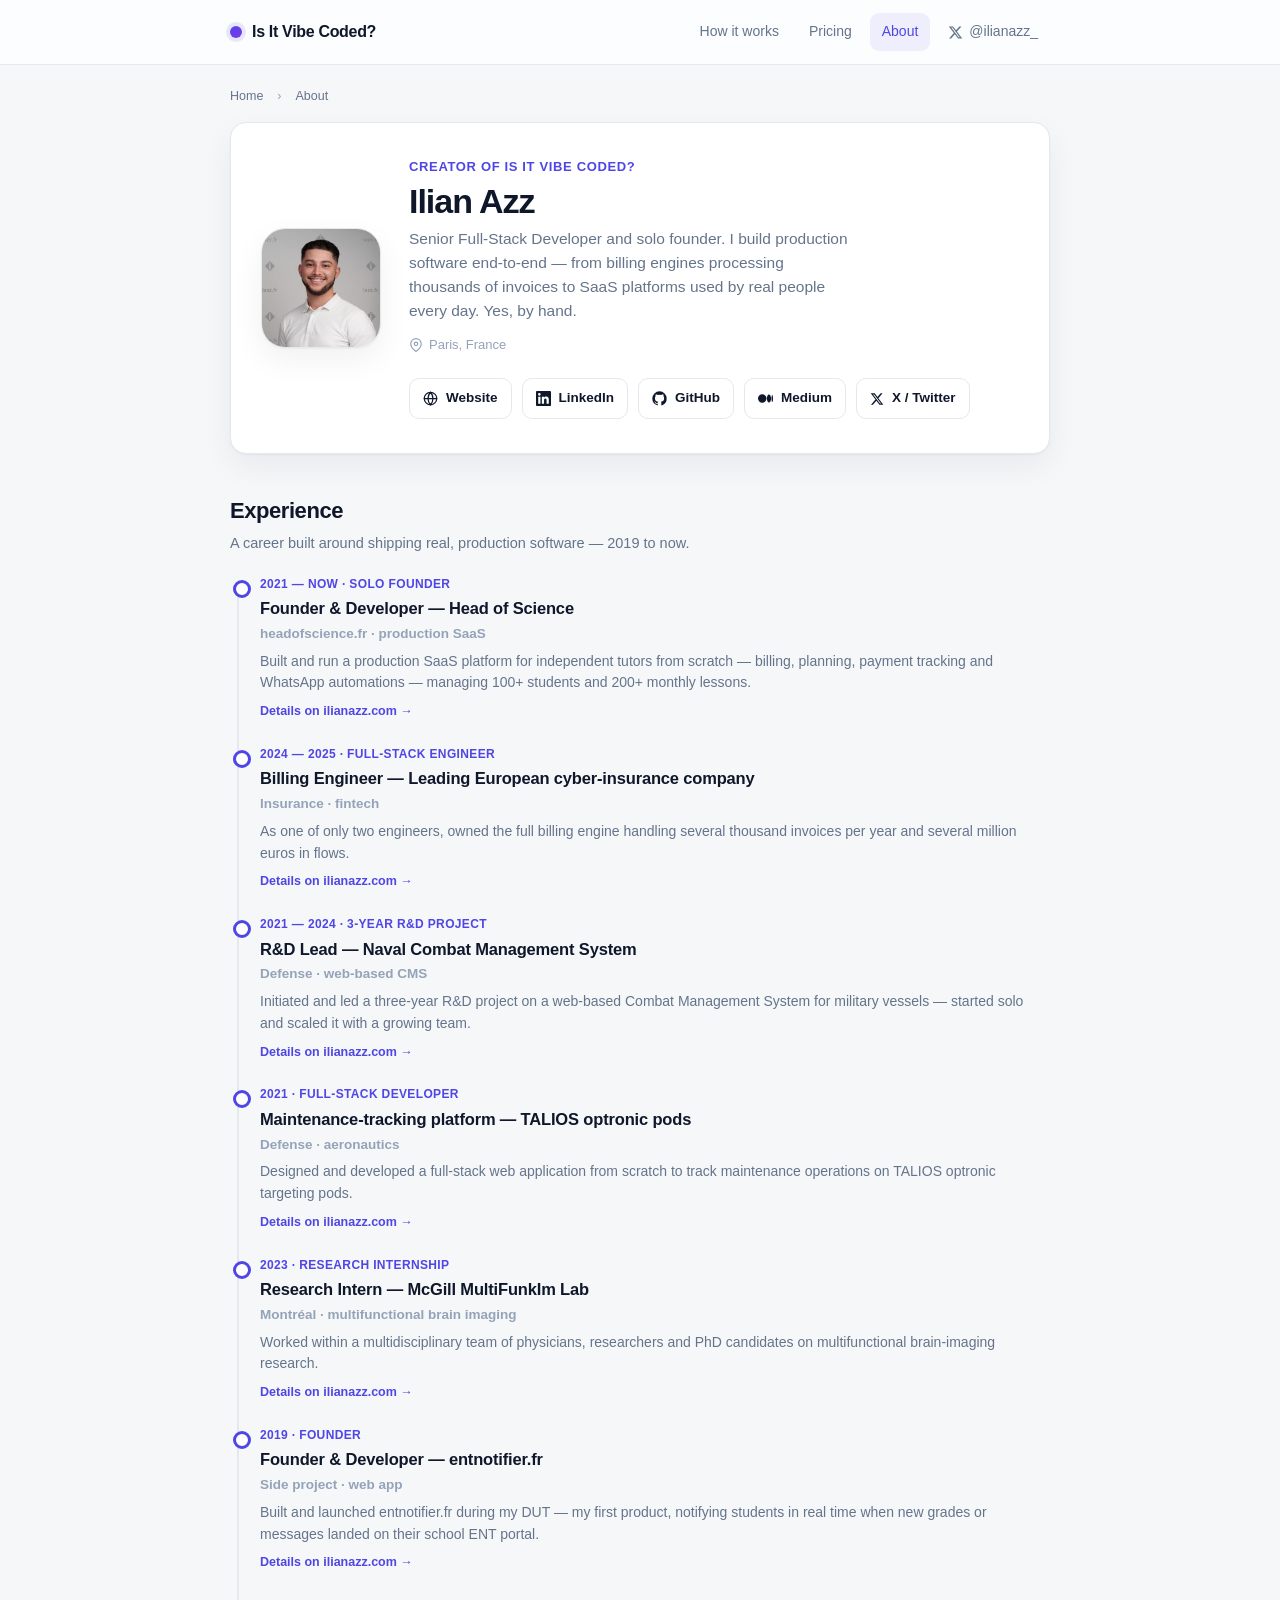
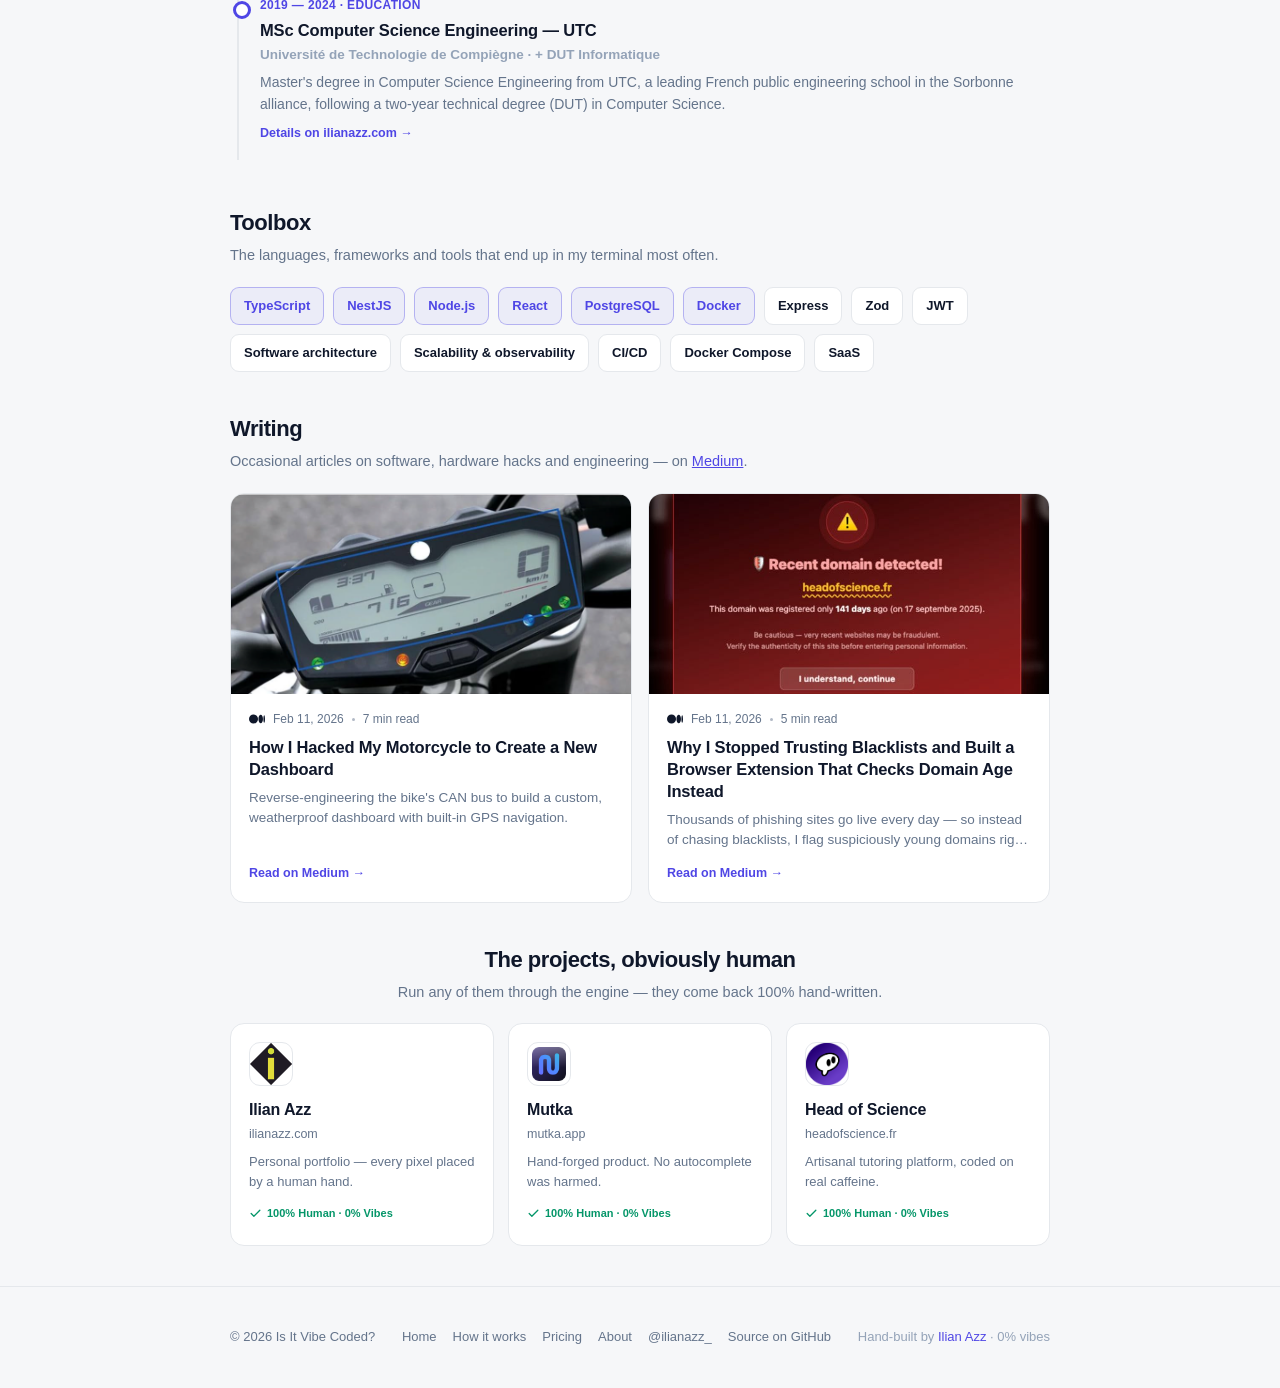
==== about.html @ d227d9e5 "Initial commit: Is It Vibe Coded? — satirical AI-code-detection site Co-Authored-By: Real vibe coder" ====
<!DOCTYPE html>
<html lang="en">
<head>
<meta charset="UTF-8">
<meta name="viewport" content="width=device-width, initial-scale=1.0">
<title>About — Ilian Azz, Creator of Is It Vibe Coded?</title>
<meta name="description" content="Ilian Azz — Senior Full-Stack Developer in Paris and creator of Is It Vibe Coded?. Solo founder, billing engineer and R&D lead. 100% human-written code.">
<meta name="keywords" content="Ilian Azz, full-stack developer, Paris, Head of Science, Mutka, TypeScript, NestJS, React, PostgreSQL, software engineer, portfolio, creator of free AI code detection">
<meta name="author" content="Ilian Azz">
<meta name="publisher" content="Ilian Azz">
<meta name="robots" content="index, follow, max-image-preview:large, max-snippet:-1, max-video-preview:-1">
<meta name="googlebot" content="index, follow, max-image-preview:large">
<meta name="theme-color" content="#4f46e5">
<meta name="color-scheme" content="light dark">
<link rel="canonical" href="https://isitvibecoded.iazz.fr/about">

<link rel="icon" type="image/svg+xml" href="/assets/favicon.svg">
<link rel="icon" type="image/png" sizes="32x32" href="/assets/favicon-32.png">
<link rel="apple-touch-icon" href="/assets/apple-touch-icon.png">
<link rel="manifest" href="/site.webmanifest">

<meta property="og:type" content="profile">
<meta property="og:locale" content="en_US">
<meta property="og:site_name" content="Is It Vibe Coded?">
<meta property="og:title" content="About — Ilian Azz, Creator of Is It Vibe Coded?">
<meta property="og:description" content="Senior Full-Stack Developer in Paris. Solo founder of Head of Science, billing engineer, R&D lead. Creator of Is It Vibe Coded?.">
<meta property="og:url" content="https://isitvibecoded.iazz.fr/about">
<meta property="og:image" content="https://isitvibecoded.iazz.fr/assets/og-about.png">
<meta property="og:image:width" content="1200">
<meta property="og:image:height" content="630">
<meta property="og:image:type" content="image/png">
<meta property="og:image:alt" content="Ilian Azz — creator of Is It Vibe Coded?">
<meta property="profile:first_name" content="Ilian">
<meta property="profile:last_name" content="Azz">
<meta property="profile:username" content="ilianazz_">
<meta name="twitter:card" content="summary_large_image">
<meta name="twitter:title" content="About — Ilian Azz, Creator of Is It Vibe Coded?">
<meta name="twitter:description" content="Senior Full-Stack Developer in Paris. Creator of Is It Vibe Coded?.">
<meta name="twitter:image" content="https://isitvibecoded.iazz.fr/assets/og-about.png">
<meta name="twitter:image:alt" content="Ilian Azz — creator of Is It Vibe Coded?">
<meta name="twitter:creator" content="@ilianazz_">
<meta name="twitter:site" content="@ilianazz_">

<link rel="preconnect" href="https://avatars.githubusercontent.com">
<link rel="preconnect" href="https://eu.i.posthog.com" crossorigin>
<link rel="dns-prefetch" href="https://eu-assets.i.posthog.com">
<link rel="stylesheet" href="/assets/css/styles.css">

<script type="application/ld+json">
{
  "@context":"https://schema.org",
  "@type":"Person",
  "name":"Ilian Azz",
  "givenName":"Ilian",
  "familyName":"Azz",
  "jobTitle":"Senior Full-Stack Developer",
  "url":"https://ilianazz.com",
  "image":"https://isitvibecoded.iazz.fr/assets/icons/ilian-avatar.png",
  "description":"Senior Full-Stack Developer and solo founder based in Paris, France. Creator of Is It Vibe Coded?.",
  "address":{"@type":"PostalAddress","addressLocality":"Paris","addressCountry":"FR"},
  "knowsAbout":["TypeScript","NestJS","Node.js","React","PostgreSQL","Docker","Software Architecture","SaaS"],
  "alumniOf":{"@type":"CollegeOrUniversity","name":"Université de Technologie de Compiègne (UTC)"},
  "worksFor":{"@type":"Organization","name":"Head of Science","url":"https://headofscience.fr"},
  "sameAs":[
    "https://ilianazz.com",
    "https://github.com/ilianAZZ",
    "https://www.linkedin.com/in/ilianazz/",
    "https://medium.com/@ilianazz",
    "https://x.com/ilianazz_"
  ]
}
</script>
<script type="application/ld+json">
{
  "@context":"https://schema.org",
  "@type":"BreadcrumbList",
  "itemListElement":[
    {"@type":"ListItem","position":1,"name":"Home","item":"https://isitvibecoded.iazz.fr/"},
    {"@type":"ListItem","position":2,"name":"About","item":"https://isitvibecoded.iazz.fr/about"}
  ]
}
</script>

<!-- PostHog analytics -->
<script>
    !function(t,e){var o,n,p,r;e.__SV||(window.posthog=e,e._i=[],e.init=function(i,s,a){function g(t,e){var o=e.split(".");2==o.length&&(t=t[o[0]],e=o[1]),t[e]=function(){t.push([e].concat(Array.prototype.slice.call(arguments,0)))}}(p=t.createElement("script")).type="text/javascript",p.crossOrigin="anonymous",p.async=!0,p.src=s.api_host.replace(".i.posthog.com","-assets.i.posthog.com")+"/static/array.js",(r=t.getElementsByTagName("script")[0]).parentNode.insertBefore(p,r);var u=e;for(void 0!==a?u=e[a]=[]:a="posthog",u.people=u.people||[],u.toString=function(t){var e="posthog";return"posthog"!==a&&(e+="."+a),t||(e+=" (stub)"),e},u.people.toString=function(){return u.toString(1)+".people (stub)"},o="init capture register register_once register_for_session unregister unregister_for_session getFeatureFlag getFeatureFlagPayload isFeatureEnabled reloadFeatureFlags updateEarlyAccessFeatureEnrollment getEarlyAccessFeatures on onFeatureFlags onSurveysLoaded onSessionId getSurveys getActiveMatchingSurveys renderSurvey canRenderSurvey identify setPersonProperties group resetGroups setPersonPropertiesForFlags resetPersonPropertiesForFlags setGroupPropertiesForFlags resetGroupPropertiesForFlags reset get_distinct_id getGroups get_session_id get_session_replay_url alias set_config startSessionRecording stopSessionRecording sessionRecordingStarted captureException loadToolbar get_property getSessionProperty createPersonProfile opt_in_capturing opt_out_capturing has_opted_in_capturing has_opted_out_capturing clear_opt_in_out_capturing debug getPageViewId captureTraceFeedback captureTraceMetric".split(" "),n=0;n<o.length;n++)g(u,o[n]);e._i.push([i,s,a])},e.__SV=1)}(document,window.posthog||[]);
    posthog.init('phc_uTKkojgxUpvtw5RFWUwPJWPVJ4fZZpMFqSYfruotj7C5', {
        api_host: 'https://eu.i.posthog.com',
        defaults: '2025-05-24',
        person_profiles: 'always',
        autocapture: true,
        capture_pageview: true,
        capture_pageleave: true,
        capture_performance: true,
        enable_heatmaps: true,
        disable_session_recording: false,
        session_recording: { maskAllInputs: false },
    })
</script>
</head>
<body>

<header>
  <div class="wrap bar">
    <a class="logo" href="/"><span class="dot"></span> <span class="full">Is It Vibe Coded?</span></a>
    <nav class="links">
      <a href="/how-it-works">How it works</a>
      <a href="/pricing">Pricing</a>
      <a href="/about" class="active">About</a>
      <a class="x" href="https://twitter.com/ilianazz_" target="_blank" rel="noopener" aria-label="Twitter / X">
        <svg width="15" height="15" viewBox="0 0 24 24" fill="currentColor"><path d="M18.244 2.25h3.308l-7.227 8.26 8.502 11.24H16.17l-5.214-6.817L4.99 21.75H1.68l7.73-8.835L1.254 2.25H8.08l4.713 6.231zm-1.161 17.52h1.833L7.084 4.126H5.117z"/></svg>
        <span class="label-hide">@ilianazz_</span>
      </a>
    </nav>
  </div>
</header>

<main class="wrap">

  <nav class="breadcrumb" aria-label="Breadcrumb">
    <a href="/">Home</a><span>›</span><a href="/about">About</a>
  </nav>

  <!-- Profile hero -->
  <section class="card profile" style="margin-top:12px">
    <img class="avatar" src="/assets/icons/ilian-avatar.png" alt="Portrait of Ilian Azz" width="120" height="120">
    <div class="pi">
      <div class="role">Creator of Is It Vibe Coded?</div>
      <h1>Ilian Azz</h1>
      <p>Senior Full-Stack Developer and solo founder. I build production software end-to-end — from billing engines processing thousands of invoices to SaaS platforms used by real people every day. Yes, by hand.</p>
      <div class="loc">
        <svg width="14" height="14" viewBox="0 0 24 24" fill="none" stroke="currentColor" stroke-width="2" stroke-linecap="round" stroke-linejoin="round"><path d="M21 10c0 7-9 13-9 13s-9-6-9-13a9 9 0 0 1 18 0z"/><circle cx="12" cy="10" r="3"/></svg>
        Paris, France
      </div>
      <div class="socials">
        <a href="https://ilianazz.com" target="_blank" rel="noopener">
          <svg width="15" height="15" viewBox="0 0 24 24" fill="none" stroke="currentColor" stroke-width="2" stroke-linecap="round" stroke-linejoin="round"><circle cx="12" cy="12" r="10"/><path d="M2 12h20M12 2a15.3 15.3 0 0 1 4 10 15.3 15.3 0 0 1-4 10 15.3 15.3 0 0 1-4-10 15.3 15.3 0 0 1 4-10z"/></svg>
          Website
        </a>
        <a href="https://www.linkedin.com/in/ilianazz/" target="_blank" rel="noopener">
          <svg width="15" height="15" viewBox="0 0 24 24" fill="currentColor"><path d="M20.45 20.45h-3.56v-5.57c0-1.33-.02-3.04-1.85-3.04-1.85 0-2.14 1.45-2.14 2.94v5.67H9.35V9h3.42v1.56h.05c.48-.9 1.64-1.85 3.37-1.85 3.6 0 4.27 2.37 4.27 5.46v6.28zM5.34 7.43a2.06 2.06 0 1 1 0-4.13 2.06 2.06 0 0 1 0 4.13zM7.12 20.45H3.55V9h3.57v11.45zM22.22 0H1.77C.8 0 0 .77 0 1.73v20.54C0 23.23.8 24 1.77 24h20.45c.98 0 1.78-.77 1.78-1.73V1.73C24 .77 23.2 0 22.22 0z"/></svg>
          LinkedIn
        </a>
        <a href="https://github.com/ilianAZZ" target="_blank" rel="noopener">
          <svg width="15" height="15" viewBox="0 0 24 24" fill="currentColor"><path d="M12 .5A11.5 11.5 0 0 0 .5 12a11.5 11.5 0 0 0 7.86 10.92c.58.1.79-.25.79-.56v-2c-3.2.7-3.88-1.36-3.88-1.36-.53-1.34-1.29-1.7-1.29-1.7-1.05-.72.08-.7.08-.7 1.16.08 1.77 1.2 1.77 1.2 1.03 1.77 2.7 1.26 3.36.96.1-.75.4-1.26.73-1.55-2.55-.29-5.24-1.28-5.24-5.68 0-1.26.45-2.28 1.19-3.08-.12-.29-.52-1.46.11-3.05 0 0 .97-.31 3.18 1.18a11 11 0 0 1 5.8 0c2.2-1.49 3.17-1.18 3.17-1.18.63 1.59.23 2.76.11 3.05.74.8 1.19 1.82 1.19 3.08 0 4.41-2.69 5.39-5.25 5.67.41.36.78 1.06.78 2.14v3.17c0 .31.21.67.8.56A11.5 11.5 0 0 0 23.5 12 11.5 11.5 0 0 0 12 .5z"/></svg>
          GitHub
        </a>
        <a href="https://medium.com/@ilianazz" target="_blank" rel="noopener">
          <svg width="15" height="15" viewBox="0 0 24 24" fill="currentColor"><path d="M13.54 12a6.8 6.8 0 0 1-6.77 6.82A6.8 6.8 0 0 1 0 12a6.8 6.8 0 0 1 6.77-6.82A6.8 6.8 0 0 1 13.54 12zM20.96 12c0 3.54-1.51 6.42-3.38 6.42-1.87 0-3.39-2.88-3.39-6.42s1.52-6.42 3.39-6.42S20.96 8.46 20.96 12zM24 12c0 3.17-.53 5.75-1.19 5.75-.66 0-1.19-2.58-1.19-5.75s.53-5.75 1.19-5.75C23.47 6.25 24 8.83 24 12z"/></svg>
          Medium
        </a>
        <a href="https://x.com/ilianazz_" target="_blank" rel="noopener">
          <svg width="14" height="14" viewBox="0 0 24 24" fill="currentColor"><path d="M18.244 2.25h3.308l-7.227 8.26 8.502 11.24H16.17l-5.214-6.817L4.99 21.75H1.68l7.73-8.835L1.254 2.25H8.08l4.713 6.231zm-1.161 17.52h1.833L7.084 4.126H5.117z"/></svg>
          X / Twitter
        </a>
      </div>
    </div>
  </section>

  <!-- Experience -->
  <section class="about-sec">
    <h2>Experience</h2>
    <p class="sublead">A career built around shipping real, production software — 2019 to now.</p>
    <div class="timeline">
      <div class="tl">
        <div class="when">2021 — now · Solo founder</div>
        <h3>Founder &amp; Developer — Head of Science</h3>
        <div class="org">headofscience.fr · production SaaS</div>
        <p>Built and run a production SaaS platform for independent tutors from scratch — billing, planning, payment tracking and WhatsApp automations — managing 100+ students and 200+ monthly lessons.</p>
        <a class="more" href="https://ilianazz.com/en/experiences/headofscience" target="_blank" rel="noopener">Details on ilianazz.com →</a>
      </div>
      <div class="tl">
        <div class="when">2024 — 2025 · Full-Stack Engineer</div>
        <h3>Billing Engineer — Leading European cyber-insurance company</h3>
        <div class="org">Insurance · fintech</div>
        <p>As one of only two engineers, owned the full billing engine handling several thousand invoices per year and several million euros in flows.</p>
        <a class="more" href="https://ilianazz.com/en/experiences/stoik" target="_blank" rel="noopener">Details on ilianazz.com →</a>
      </div>
      <div class="tl">
        <div class="when">2021 — 2024 · 3-year R&amp;D project</div>
        <h3>R&amp;D Lead — Naval Combat Management System</h3>
        <div class="org">Defense · web-based CMS</div>
        <p>Initiated and led a three-year R&amp;D project on a web-based Combat Management System for military vessels — started solo and scaled it with a growing team.</p>
        <a class="more" href="https://ilianazz.com/en/experiences/naval-group" target="_blank" rel="noopener">Details on ilianazz.com →</a>
      </div>
      <div class="tl">
        <div class="when">2021 · Full-Stack Developer</div>
        <h3>Maintenance-tracking platform — TALIOS optronic pods</h3>
        <div class="org">Defense · aeronautics</div>
        <p>Designed and developed a full-stack web application from scratch to track maintenance operations on TALIOS optronic targeting pods.</p>
        <a class="more" href="https://ilianazz.com/en/experiences/thales" target="_blank" rel="noopener">Details on ilianazz.com →</a>
      </div>
      <div class="tl">
        <div class="when">2023 · Research internship</div>
        <h3>Research Intern — McGill MultiFunkIm Lab</h3>
        <div class="org">Montréal · multifunctional brain imaging</div>
        <p>Worked within a multidisciplinary team of physicians, researchers and PhD candidates on multifunctional brain-imaging research.</p>
        <a class="more" href="https://ilianazz.com/en/experiences/mcgill" target="_blank" rel="noopener">Details on ilianazz.com →</a>
      </div>
      <div class="tl">
        <div class="when">2019 · Founder</div>
        <h3>Founder &amp; Developer — entnotifier.fr</h3>
        <div class="org">Side project · web app</div>
        <p>Built and launched entnotifier.fr during my DUT — my first product, notifying students in real time when new grades or messages landed on their school ENT portal.</p>
        <a class="more" href="https://ilianazz.com/en/projects/entnotifier" target="_blank" rel="noopener">Details on ilianazz.com →</a>
      </div>
      <div class="tl">
        <div class="when">2019 — 2024 · Education</div>
        <h3>MSc Computer Science Engineering — UTC</h3>
        <div class="org">Université de Technologie de Compiègne · + DUT Informatique</div>
        <p>Master's degree in Computer Science Engineering from UTC, a leading French public engineering school in the Sorbonne alliance, following a two-year technical degree (DUT) in Computer Science.</p>
        <a class="more" href="https://ilianazz.com/en/experiences/utc" target="_blank" rel="noopener">Details on ilianazz.com →</a>
      </div>
    </div>
  </section>

  <!-- Skills -->
  <section class="about-sec">
    <h2>Toolbox</h2>
    <p class="sublead">The languages, frameworks and tools that end up in my terminal most often.</p>
    <div class="tag-cloud">
      <span class="k">TypeScript</span>
      <span class="k">NestJS</span>
      <span class="k">Node.js</span>
      <span class="k">React</span>
      <span class="k">PostgreSQL</span>
      <span class="k">Docker</span>
      <span>Express</span>
      <span>Zod</span>
      <span>JWT</span>
      <span>Software architecture</span>
      <span>Scalability &amp; observability</span>
      <span>CI/CD</span>
      <span>Docker Compose</span>
      <span>SaaS</span>
    </div>
  </section>

  <!-- Writing -->
  <section class="about-sec">
    <h2>Writing</h2>
    <p class="sublead">Occasional articles on software, hardware hacks and engineering — on <a href="https://medium.com/@ilianazz" target="_blank" rel="noopener" style="color:var(--brand)">Medium</a>.</p>
    <div class="posts">
      <a class="post" href="https://ilianazz.medium.com/how-i-hacked-my-motorcycle-to-create-a-new-dashboard-181b18315bd0" target="_blank" rel="noopener">
        <div class="cover">
          <img src="/assets/articles/motorcycle-dashboard.png" alt="Custom motorcycle dashboard interface with GPS navigation" width="454" height="213" loading="lazy">
        </div>
        <div class="body">
          <div class="meta">
            <svg class="mlogo" width="16" height="16" viewBox="0 0 24 24" fill="currentColor" aria-hidden="true"><path d="M13.54 12a6.8 6.8 0 0 1-6.77 6.82A6.8 6.8 0 0 1 0 12a6.8 6.8 0 0 1 6.77-6.82A6.8 6.8 0 0 1 13.54 12zM20.96 12c0 3.54-1.51 6.42-3.38 6.42-1.87 0-3.39-2.88-3.39-6.42s1.52-6.42 3.39-6.42S20.96 8.46 20.96 12zM24 12c0 3.17-.53 5.75-1.19 5.75-.66 0-1.19-2.58-1.19-5.75s.53-5.75 1.19-5.75C23.47 6.25 24 8.83 24 12z"/></svg>
            <span>Feb 11, 2026</span>
            <span class="sep"></span>
            <span>7 min read</span>
          </div>
          <h3>How I Hacked My Motorcycle to Create a New Dashboard</h3>
          <p class="excerpt">Reverse-engineering the bike's CAN bus to build a custom, weatherproof dashboard with built-in GPS navigation.</p>
          <div class="read">Read on Medium →</div>
        </div>
      </a>
      <a class="post" href="https://ilianazz.medium.com/why-i-stopped-trusting-blacklists-and-built-a-browser-extension-that-checks-domain-age-instead-b2d90ee19be2" target="_blank" rel="noopener">
        <div class="cover">
          <img src="/assets/articles/domain-age-extension.jpg" alt="Browser extension checking a domain's registration age" width="640" height="400" loading="lazy">
        </div>
        <div class="body">
          <div class="meta">
            <svg class="mlogo" width="16" height="16" viewBox="0 0 24 24" fill="currentColor" aria-hidden="true"><path d="M13.54 12a6.8 6.8 0 0 1-6.77 6.82A6.8 6.8 0 0 1 0 12a6.8 6.8 0 0 1 6.77-6.82A6.8 6.8 0 0 1 13.54 12zM20.96 12c0 3.54-1.51 6.42-3.38 6.42-1.87 0-3.39-2.88-3.39-6.42s1.52-6.42 3.39-6.42S20.96 8.46 20.96 12zM24 12c0 3.17-.53 5.75-1.19 5.75-.66 0-1.19-2.58-1.19-5.75s.53-5.75 1.19-5.75C23.47 6.25 24 8.83 24 12z"/></svg>
            <span>Feb 11, 2026</span>
            <span class="sep"></span>
            <span>5 min read</span>
          </div>
          <h3>Why I Stopped Trusting Blacklists and Built a Browser Extension That Checks Domain Age Instead</h3>
          <p class="excerpt">Thousands of phishing sites go live every day — so instead of chasing blacklists, I flag suspiciously young domains right in the browser.</p>
          <div class="read">Read on Medium →</div>
        </div>
      </a>
    </div>
  </section>

  <!-- CTA -->
  <section class="about-sec" style="text-align:center">
    <h2>The projects, obviously human</h2>
    <p class="sublead">Run any of them through the engine — they come back 100% hand-written.</p>
    <div class="grid" id="bestGrid" style="text-align:left"></div>
  </section>

</main>

<footer>
  <div class="wrap foot">
    <div>© 2026 Is It Vibe Coded?</div>
    <nav>
      <a href="/">Home</a>
      <a href="/how-it-works">How it works</a>
      <a href="/pricing">Pricing</a>
      <a href="/about">About</a>
      <a href="https://twitter.com/ilianazz_" target="_blank" rel="noopener">@ilianazz_</a>
      <a href="https://github.com/ilianAZZ/isitvibecoded" target="_blank" rel="noopener">Source on GitHub</a>
    </nav>
    <div class="made">Hand-built by <a href="https://ilianazz.com" target="_blank" rel="noopener" style="color:var(--brand)">Ilian Azz</a> · 0% vibes</div>
  </div>
</footer>

<script src="/assets/js/engine.js" defer></script>
</body>
</html>
---- assets/css/styles.css ----
:root{
  --bg:#f6f7f9;
  --panel:#ffffff;
  --ink:#0f172a;
  --muted:#64748b;
  --faint:#94a3b8;
  --line:#e5e8ec;
  --line-2:#eef0f4;
  --brand:#4f46e5;
  --brand-2:#7c3aed;
  --danger:#dc2626;
  --ok:#059669;
  --shadow:0 1px 2px rgba(15,23,42,.04),0 12px 32px rgba(15,23,42,.06);
  --shadow-lg:0 20px 60px rgba(15,23,42,.12);
  --radius:16px;
}
*{box-sizing:border-box}
html,body{margin:0;padding:0}
html{scroll-behavior:smooth}
body{
  background:var(--bg);
  color:var(--ink);
  font-family:-apple-system,BlinkMacSystemFont,"Segoe UI",Inter,Roboto,Helvetica,Arial,sans-serif;
  line-height:1.55;
  -webkit-font-smoothing:antialiased;
}
a{color:inherit}
.wrap{max-width:860px;margin:0 auto;padding:0 20px}
.narrow{max-width:720px}

/* ---------- Header / nav ---------- */
header{border-bottom:1px solid var(--line);background:rgba(255,255,255,.72);backdrop-filter:saturate(180%) blur(10px);position:sticky;top:0;z-index:40}
.bar{display:flex;align-items:center;justify-content:space-between;height:64px;gap:16px}
.logo{display:flex;align-items:center;gap:10px;font-weight:700;letter-spacing:-.02em;text-decoration:none;color:var(--ink);white-space:nowrap}
.logo .dot{width:12px;height:12px;border-radius:50%;background:linear-gradient(135deg,var(--brand),var(--brand-2));box-shadow:0 0 0 4px rgba(79,70,229,.12);flex:none}
nav.links{display:flex;align-items:center;gap:6px}
nav.links a{font-size:14px;color:var(--muted);text-decoration:none;padding:8px 12px;border-radius:9px;transition:color .15s,background .15s}
nav.links a:hover{color:var(--ink);background:var(--line-2)}
nav.links a.active{color:var(--brand);background:rgba(79,70,229,.08)}
nav.links a.x{display:inline-flex;align-items:center;gap:6px}
@media (max-width:620px){
  nav.links a.label-hide{display:none}
  .logo span.full{display:none}
}

/* ---------- Hero ---------- */
.hero{text-align:center;padding:72px 0 36px}
.eyebrow{display:inline-block;font-size:12.5px;font-weight:600;letter-spacing:.06em;text-transform:uppercase;color:var(--brand);background:rgba(79,70,229,.08);padding:6px 12px;border-radius:999px;margin-bottom:20px}
h1{font-size:clamp(34px,6vw,52px);line-height:1.05;letter-spacing:-.03em;margin:0 0 16px;font-weight:800}
h1 .grad,.grad{background:linear-gradient(135deg,var(--brand),var(--brand-2));-webkit-background-clip:text;background-clip:text;color:transparent}
.sub{font-size:18px;color:var(--muted);max-width:560px;margin:0 auto}

/* ---------- Cards ---------- */
.card{background:var(--panel);border:1px solid var(--line);border-radius:var(--radius);box-shadow:var(--shadow)}

/* ---------- Analyzer ---------- */
.analyzer{padding:24px;margin-top:20px}
.field{display:flex;gap:10px;flex-wrap:wrap}
.input-shell{flex:1;min-width:220px;display:flex;align-items:center;gap:10px;border:1px solid var(--line);border-radius:12px;padding:0 14px;background:#fff;transition:border-color .15s,box-shadow .15s}
.input-shell:focus-within{border-color:var(--brand);box-shadow:0 0 0 4px rgba(79,70,229,.12)}
.input-shell svg{flex:none;color:var(--muted)}
input[type=text]{flex:1;border:0;outline:0;font-size:16px;padding:15px 0;background:transparent;color:var(--ink);font-family:inherit;min-width:0}
button.analyze{border:0;border-radius:12px;padding:0 22px;min-height:52px;font-size:16px;font-weight:600;color:#fff;cursor:pointer;background:linear-gradient(135deg,var(--brand),var(--brand-2));box-shadow:0 8px 20px rgba(79,70,229,.28);transition:transform .12s,box-shadow .12s}
button.analyze:hover{transform:translateY(-1px);box-shadow:0 12px 26px rgba(79,70,229,.34)}
button.analyze:active{transform:translateY(0)}
button.analyze:disabled{opacity:.6;cursor:not-allowed;transform:none;box-shadow:none}
.hint{font-size:13px;color:var(--muted);margin-top:12px;display:flex;align-items:center;gap:6px}
.samples{margin-top:14px;display:flex;gap:8px;flex-wrap:wrap;align-items:center}
.samples span{font-size:12.5px;color:var(--faint)}
.samples button{font-size:12.5px;border:1px solid var(--line);background:#fff;color:var(--muted);border-radius:999px;padding:5px 11px;cursor:pointer;transition:.15s}
.samples button:hover{border-color:var(--brand);color:var(--brand)}

/* ---------- Loader ---------- */
.loader{display:none;padding:26px 24px;margin-top:20px}
.loader.show{display:block}
.loader-head{display:flex;align-items:center;gap:10px;font-size:15px;font-weight:600}
.spinner{display:inline-block;width:16px;height:16px;border:2px solid rgba(79,70,229,.25);border-top-color:var(--brand);border-radius:50%;animation:spin .7s linear infinite;flex:none}
@keyframes spin{to{transform:rotate(360deg)}}
.progress{height:8px;border-radius:999px;background:var(--line-2);overflow:hidden;margin:16px 0 6px}
.progress > i{display:block;height:100%;width:0;border-radius:999px;background:linear-gradient(90deg,var(--brand),var(--brand-2));transition:width .35s ease}
.pct{text-align:right;font-size:12.5px;color:var(--muted);font-variant-numeric:tabular-nums}
.console{margin-top:14px;background:#0b1020;border-radius:12px;padding:14px 16px;font-family:ui-monospace,SFMono-Regular,Menlo,monospace;font-size:12.5px;line-height:1.7;color:#93c5fd;height:150px;overflow:hidden;position:relative}
.console .ln{white-space:nowrap;overflow:hidden;text-overflow:ellipsis}
.console .ln .ok{color:#4ade80}
.console .ln .dim{color:#64748b}
.console .ln .warn{color:#fbbf24}

/* ---------- Result ---------- */
.result{display:none;margin-top:20px}
.result.show{display:block;animation:rise .4s ease both}
@keyframes rise{from{opacity:0;transform:translateY(10px)}to{opacity:1;transform:none}}

/* site preview */
.preview{display:flex;gap:16px;padding:18px 24px;border-bottom:1px solid var(--line);align-items:flex-start}
.preview .ogwrap{flex:none;width:180px;aspect-ratio:1200/630;border-radius:10px;overflow:hidden;background:var(--line-2);border:1px solid var(--line);display:grid;place-items:center}
.preview .ogwrap img{width:100%;height:100%;object-fit:cover;display:block}
.preview .pv-body{flex:1;min-width:0}
.preview .pv-site{display:flex;align-items:center;gap:8px;margin-bottom:6px}
.preview .pv-site img{width:20px;height:20px;border-radius:5px;flex:none;background:#fff}
.preview .pv-site .dom{font-size:13px;color:var(--muted);font-weight:600;word-break:break-all}
.preview .pv-title{font-size:16px;font-weight:700;letter-spacing:-.01em;margin:0 0 4px;overflow:hidden;display:-webkit-box;-webkit-line-clamp:2;-webkit-box-orient:vertical}
.preview .pv-desc{font-size:13.5px;color:var(--muted);margin:0;overflow:hidden;display:-webkit-box;-webkit-line-clamp:2;-webkit-box-orient:vertical}
@media (max-width:560px){.preview{flex-direction:column}.preview .ogwrap{width:100%}}

.verdict{padding:26px 24px;display:flex;gap:24px;align-items:center;flex-wrap:wrap}
.gauge{position:relative;width:132px;height:132px;flex:none}
.gauge svg{transform:rotate(-90deg)}
.gauge .num{position:absolute;inset:0;display:flex;flex-direction:column;align-items:center;justify-content:center}
.gauge .num b{font-size:34px;font-weight:800;letter-spacing:-.02em}
.gauge .num span{font-size:11px;color:var(--muted);text-transform:uppercase;letter-spacing:.08em}
.verdict-copy{flex:1;min-width:220px}
.verdict-copy h2{margin:0 0 8px;font-size:24px;letter-spacing:-.02em}
.tag{display:inline-flex;align-items:center;gap:6px;font-size:12.5px;font-weight:600;padding:5px 11px;border-radius:999px}
.tag.ai{color:#b91c1c;background:#fef2f2;border:1px solid #fecaca}
.tag.human{color:#047857;background:#ecfdf5;border:1px solid #a7f3d0}
.verdict-copy p{font-size:13.5px;color:var(--muted);margin:10px 0 0}

.section-h{font-size:12px;font-weight:700;letter-spacing:.08em;text-transform:uppercase;color:var(--muted);padding:16px 24px 4px;border-top:1px solid var(--line);display:flex;justify-content:space-between;align-items:center}
.section-h .count{color:var(--faint);font-weight:600}

/* findings — compact, grouped */
.fgroup{padding:6px 24px 4px}
.fgroup .cat{display:flex;align-items:center;gap:8px;font-size:12px;font-weight:700;color:var(--ink);margin:14px 0 6px}
.fgroup .cat .cdot{width:7px;height:7px;border-radius:50%;flex:none}
.fgroup .cat .cline{flex:1;height:1px;background:var(--line)}
.flist{list-style:none;margin:0;padding:0}
.flist li{display:flex;gap:10px;padding:7px 0;align-items:baseline}
.flist .ic{flex:none;font-size:13px;width:18px;text-align:center}
.flist .t{flex:1;font-size:13.5px}
.flist .t b{font-weight:600}
.flist .t em{font-style:normal;color:var(--muted)}
.flist .conf{flex:none;font-size:11px;font-weight:700;color:var(--danger);font-variant-numeric:tabular-nums;align-self:center}

.meta-row{display:flex;gap:10px;flex-wrap:wrap;padding:16px 24px 22px;border-top:1px solid var(--line);margin-top:8px}
.chip{font-size:12px;color:var(--muted);border:1px solid var(--line);border-radius:8px;padding:7px 11px;background:#fbfbfc}
.chip b{color:var(--ink)}
.result-actions{display:flex;gap:10px;padding:0 24px 22px;flex-wrap:wrap}
.result-actions button{font-size:13px;font-weight:600;border:1px solid var(--line);background:#fff;color:var(--ink);border-radius:10px;padding:9px 14px;cursor:pointer;transition:.15s;display:inline-flex;align-items:center;gap:7px}
.result-actions button:hover{border-color:var(--brand);color:var(--brand)}
.disclaim{font-size:12px;color:var(--faint);text-align:center;padding:14px 24px;border-top:1px solid var(--line)}

/* ---------- Best human apps ---------- */
.best{margin:64px 0 40px}
.best-head{text-align:center;margin-bottom:24px}
.best-head h3{font-size:26px;letter-spacing:-.02em;margin:0 0 6px}
.best-head p{color:var(--muted);margin:0}
.grid{display:grid;grid-template-columns:repeat(auto-fill,minmax(240px,1fr));gap:14px}
.app{display:block;text-decoration:none;color:inherit;background:var(--panel);border:1px solid var(--line);border-radius:14px;padding:18px;transition:transform .12s,box-shadow .12s,border-color .12s}
.app:hover{transform:translateY(-2px);box-shadow:var(--shadow);border-color:#d7dbe0}
.app .top{display:flex;align-items:center;justify-content:space-between;margin-bottom:12px}
.app .av{width:44px;height:44px;border-radius:11px;object-fit:cover;background:#fff;border:1px solid var(--line)}
.app h4{margin:0 0 2px;font-size:16px;letter-spacing:-.01em}
.app .url{font-size:12.5px;color:var(--muted);word-break:break-all}
.app .blurb{font-size:13px;color:var(--muted);margin-top:8px}
.app .verified{font-size:11px;font-weight:700;color:var(--ok);display:inline-flex;align-items:center;gap:5px;margin-top:12px}

/* ---------- Generic content pages ---------- */
.page{padding:56px 0 20px}
.page h1{text-align:center}
.page .lead{text-align:center;color:var(--muted);font-size:18px;max-width:600px;margin:0 auto 8px}
.steps{margin-top:40px;display:flex;flex-direction:column;gap:14px}
.step{display:flex;gap:18px;padding:22px 24px}
.step .no{flex:none;width:40px;height:40px;border-radius:11px;display:grid;place-items:center;font-weight:800;color:#fff;background:linear-gradient(135deg,var(--brand),var(--brand-2));font-size:16px}
.step h3{margin:0 0 6px;font-size:18px;letter-spacing:-.01em}
.step p{margin:0;color:var(--muted);font-size:14.5px}
.spec{margin:40px 0;padding:24px}
.spec h3{margin:0 0 16px;font-size:16px}
.spec dl{margin:0;display:grid;grid-template-columns:200px 1fr;gap:10px 20px}
.spec dt{font-weight:600;font-size:14px}
.spec dd{margin:0;color:var(--muted);font-size:14px}
@media (max-width:560px){.spec dl{grid-template-columns:1fr;gap:2px 0}.spec dd{margin-bottom:12px}}
.callout{padding:18px 22px;border-left:3px solid var(--brand);background:rgba(79,70,229,.05);border-radius:0 12px 12px 0;margin:24px 0;font-size:14.5px;color:var(--ink)}

/* ---------- Article (SEO) ---------- */
.breadcrumb{font-size:12.5px;color:var(--faint);padding:22px 0 0}
.breadcrumb a{color:var(--muted);text-decoration:none}
.breadcrumb a:hover{color:var(--brand)}
.breadcrumb span{margin:0 6px}

.byline{display:flex;align-items:center;justify-content:center;gap:10px;flex-wrap:wrap;margin:18px 0 2px;font-size:13px;color:var(--muted)}
.byline img{width:26px;height:26px;border-radius:50%;object-fit:cover;border:1px solid var(--line)}
.byline b{color:var(--ink);font-weight:600}
.byline .sep{color:var(--faint)}

.article{font-size:16px;line-height:1.7;color:var(--ink)}
.article h2{font-size:24px;letter-spacing:-.02em;margin:44px 0 14px;font-weight:800}
.article h2 .grad{font-weight:800}
.article p{margin:0 0 16px;color:#334155}
.article a.xlink{color:var(--brand);text-decoration:none;font-weight:600;border-bottom:1px solid rgba(79,70,229,.28)}
.article a.xlink:hover{border-bottom-color:var(--brand)}

/* TL;DR */
.tldr{background:linear-gradient(180deg,rgba(79,70,229,.06),rgba(124,58,237,.04));border:1px solid var(--line);border-radius:14px;padding:20px 22px;margin:32px 0}
.tldr .lbl{font-size:11px;font-weight:800;letter-spacing:.1em;text-transform:uppercase;color:var(--brand);display:inline-flex;align-items:center;gap:7px}
.tldr ul{margin:12px 0 0;padding-left:20px}
.tldr li{font-size:14.5px;color:#334155;margin:6px 0}

/* Definition box */
.define{border:1px solid var(--line);border-radius:14px;padding:22px;margin:24px 0;background:var(--panel);box-shadow:var(--shadow)}
.define .term{font-size:18px;font-weight:800;letter-spacing:-.01em;margin:0 0 2px}
.define .phon{font-size:13px;color:var(--faint);font-style:italic;margin:0 0 12px}
.define p{margin:0;font-size:15px;color:#334155}
.define .pos{color:var(--brand);font-weight:600;font-style:italic;margin-right:6px}

/* FAQ */
.faq details{border:1px solid var(--line);border-radius:12px;padding:2px 18px;margin:10px 0;background:var(--panel);transition:border-color .15s}
.faq details[open]{border-color:#d7dbe0}
.faq summary{cursor:pointer;font-weight:600;font-size:15.5px;padding:15px 0;list-style:none;display:flex;justify-content:space-between;align-items:center;gap:12px}
.faq summary::-webkit-details-marker{display:none}
.faq summary::after{content:"+";color:var(--brand);font-weight:800;font-size:20px;flex:none;transition:transform .2s}
.faq details[open] summary::after{transform:rotate(45deg)}
.faq details p{margin:0 0 16px;color:var(--muted);font-size:14.5px}

/* Author card */
.author{display:flex;gap:18px;align-items:flex-start;padding:24px;margin:40px 0 24px;border:1px solid var(--line);border-radius:16px;background:var(--panel);box-shadow:var(--shadow)}
.author .ava{width:64px;height:64px;border-radius:50%;object-fit:cover;flex:none;border:1px solid var(--line)}
.author .who{flex:1;min-width:0}
.author .k{font-size:11px;font-weight:800;letter-spacing:.1em;text-transform:uppercase;color:var(--faint);margin-bottom:4px}
.author .nm{font-size:18px;font-weight:800;letter-spacing:-.01em;display:flex;align-items:center;gap:8px;flex-wrap:wrap}
.author .vf{font-size:11px;font-weight:700;color:var(--ok);background:#ecfdf5;border:1px solid #a7f3d0;border-radius:999px;padding:2px 8px}
.author .role{font-size:13px;color:var(--muted);margin:2px 0 10px}
.author .bio{font-size:14px;color:#334155;margin:0 0 12px}
.author .alinks{display:flex;gap:14px;flex-wrap:wrap;font-size:13px}
.author .alinks a{color:var(--brand);text-decoration:none;font-weight:600;display:inline-flex;align-items:center;gap:5px}
.author .alinks a:hover{text-decoration:underline}
@media (max-width:560px){.author{flex-direction:column}}

/* Sources */
.sources{margin:32px 0}
.sources ol{margin:14px 0 0;padding-left:22px}
.sources li{font-size:14px;color:#334155;margin:9px 0;line-height:1.55}
.sources li a{color:var(--brand);text-decoration:none;font-weight:600}
.sources li a:hover{text-decoration:underline}
.sources li span{color:var(--faint)}

/* Related reading */
.related{display:grid;grid-template-columns:1fr 1fr;gap:14px;margin:20px 0 8px}
@media (max-width:560px){.related{grid-template-columns:1fr}}
.related a{display:block;text-decoration:none;color:inherit;border:1px solid var(--line);border-radius:14px;padding:18px 20px;background:var(--panel);transition:transform .12s,box-shadow .12s,border-color .12s}
.related a:hover{transform:translateY(-2px);box-shadow:var(--shadow);border-color:#d7dbe0}
.related .rk{font-size:11px;font-weight:700;letter-spacing:.06em;text-transform:uppercase;color:var(--brand);margin-bottom:6px}
.related .rt{font-size:16px;font-weight:700;letter-spacing:-.01em;margin-bottom:4px}
.related .rd{font-size:13px;color:var(--muted)}

/* ---------- Pricing ---------- */
.plans{display:grid;grid-template-columns:repeat(3,1fr);gap:16px;margin-top:44px}
@media (max-width:820px){.plans{grid-template-columns:1fr}}
.plan{padding:26px 24px;display:flex;flex-direction:column;position:relative}
.plan.pop{border-color:var(--brand);box-shadow:0 0 0 1px var(--brand),var(--shadow-lg)}
.plan .flag{position:absolute;top:-11px;left:50%;transform:translateX(-50%);background:linear-gradient(135deg,var(--brand),var(--brand-2));color:#fff;font-size:11px;font-weight:700;letter-spacing:.04em;text-transform:uppercase;padding:5px 12px;border-radius:999px;white-space:nowrap}
.plan .pname{font-size:15px;font-weight:700}
.plan .price{margin:12px 0 2px;font-size:40px;font-weight:800;letter-spacing:-.03em}
.plan .price small{font-size:15px;font-weight:600;color:var(--muted)}
.plan .per{color:var(--muted);font-size:13px}
.plan ul{list-style:none;margin:20px 0;padding:0;flex:1;display:flex;flex-direction:column;gap:11px}
.plan ul li{display:flex;gap:9px;font-size:14px;align-items:flex-start}
.plan ul li svg{flex:none;color:var(--ok);margin-top:2px}
.plan ul li.no{color:var(--faint)}
.plan ul li.no svg{color:var(--faint)}
.plan .buy{display:block;text-align:center;text-decoration:none;border:0;border-radius:12px;padding:13px;font-size:15px;font-weight:700;cursor:pointer;transition:.15s}
.plan .buy.primary{color:#fff;background:linear-gradient(135deg,var(--brand),var(--brand-2));box-shadow:0 8px 20px rgba(79,70,229,.28)}
.plan .buy.primary:hover{transform:translateY(-1px)}
.plan .buy.ghost{background:#fff;border:1px solid var(--line);color:var(--ink)}
.plan .buy.ghost:hover{border-color:var(--brand);color:var(--brand)}
.pricing-note{text-align:center;color:var(--faint);font-size:13px;margin-top:28px}

/* ---------- Modal ---------- */
.modal-bg{position:fixed;inset:0;background:rgba(15,23,42,.55);backdrop-filter:blur(3px);display:none;align-items:center;justify-content:center;z-index:100;padding:20px}
.modal-bg.show{display:flex;animation:fade .2s ease}
@keyframes fade{from{opacity:0}to{opacity:1}}
.modal{background:var(--panel);border-radius:18px;max-width:420px;width:100%;padding:30px 28px;text-align:center;box-shadow:var(--shadow-lg);animation:pop .25s cubic-bezier(.2,.9,.3,1.2) both}
@keyframes pop{from{opacity:0;transform:scale(.9)}to{opacity:1;transform:scale(1)}}
.modal .emo{font-size:44px;line-height:1;margin-bottom:14px}
.modal h3{margin:0 0 10px;font-size:20px;letter-spacing:-.01em}
.modal p{margin:0 0 22px;color:var(--muted);font-size:14.5px}
.modal button{border:0;border-radius:11px;padding:12px 22px;font-size:14.5px;font-weight:700;color:#fff;cursor:pointer;background:linear-gradient(135deg,var(--brand),var(--brand-2))}

/* ---------- About page ---------- */
.profile{display:flex;gap:28px;align-items:center;padding:34px 30px;flex-wrap:wrap}
.profile .avatar{width:120px;height:120px;border-radius:24px;object-fit:cover;flex:none;border:1px solid var(--line);box-shadow:var(--shadow)}
.profile .pi{flex:1;min-width:240px}
.profile .pi .role{font-size:13px;font-weight:700;letter-spacing:.05em;text-transform:uppercase;color:var(--brand)}
.profile .pi h1{text-align:left;font-size:34px;margin:6px 0 8px}
.profile .pi p{margin:0;color:var(--muted);font-size:15.5px;max-width:52ch}
.profile .loc{display:inline-flex;align-items:center;gap:6px;font-size:13px;color:var(--faint);margin-top:12px}
.socials{display:flex;gap:10px;flex-wrap:wrap;margin-top:18px}
.socials a{display:inline-flex;align-items:center;gap:8px;font-size:13.5px;font-weight:600;text-decoration:none;color:var(--ink);border:1px solid var(--line);background:#fff;border-radius:10px;padding:9px 13px;transition:.15s}
.socials a:hover{border-color:var(--brand);color:var(--brand);transform:translateY(-1px)}
.socials a svg{flex:none}

.about-sec{margin:40px 0}
.about-sec > h2{font-size:22px;letter-spacing:-.02em;margin:0 0 4px}
.about-sec > .sublead{color:var(--muted);margin:0 0 20px;font-size:14.5px}

.timeline{position:relative;padding-left:26px}
.timeline::before{content:"";position:absolute;left:7px;top:6px;bottom:6px;width:2px;background:var(--line)}
.tl{position:relative;padding:0 0 22px 4px}
.tl::before{content:"";position:absolute;left:-23px;top:5px;width:12px;height:12px;border-radius:50%;background:#fff;border:3px solid var(--brand)}
.tl .when{font-size:12px;font-weight:700;letter-spacing:.03em;color:var(--brand);text-transform:uppercase}
.tl h3{margin:3px 0 2px;font-size:16.5px;letter-spacing:-.01em}
.tl .org{font-size:13.5px;color:var(--faint);font-weight:600;margin-bottom:6px}
.tl p{margin:0;color:var(--muted);font-size:14px}
.tl .more{display:inline-flex;align-items:center;gap:5px;margin-top:8px;font-size:12.5px;font-weight:600;color:var(--brand);text-decoration:none}
.tl .more:hover{text-decoration:underline}

.tag-cloud{display:flex;flex-wrap:wrap;gap:9px}
.tag-cloud span{font-size:13px;font-weight:600;color:var(--ink);background:#fff;border:1px solid var(--line);border-radius:9px;padding:8px 13px}
.tag-cloud span.k{border-color:rgba(79,70,229,.35);background:rgba(79,70,229,.06);color:var(--brand)}

.posts{display:grid;grid-template-columns:1fr 1fr;gap:16px}
@media (max-width:640px){.posts{grid-template-columns:1fr}.profile .pi h1{font-size:28px}}
.post{display:flex;flex-direction:column;text-decoration:none;color:inherit;background:var(--panel);border:1px solid var(--line);border-radius:14px;overflow:hidden;transition:transform .12s,box-shadow .12s,border-color .12s}
.post:hover{transform:translateY(-2px);box-shadow:var(--shadow);border-color:#d7dbe0}
.post .cover{display:block;aspect-ratio:2/1;background:var(--line-2);overflow:hidden}
.post .cover img{width:100%;height:100%;object-fit:cover;display:block;transition:transform .3s ease}
.post:hover .cover img{transform:scale(1.03)}
.post .body{display:flex;flex-direction:column;flex:1;padding:16px 18px 18px}
.post .meta{display:flex;align-items:center;gap:8px;font-size:12px;color:var(--muted)}
.post .meta .mlogo{color:var(--ink);flex:none}
.post .meta .sep{width:3px;height:3px;border-radius:50%;background:currentColor;opacity:.5;flex:none}
.post h3{margin:9px 0 0;font-size:16.5px;letter-spacing:-.01em;line-height:1.32}
.post .excerpt{margin:7px 0 0;font-size:13.5px;line-height:1.5;color:var(--muted);display:-webkit-box;-webkit-line-clamp:2;-webkit-box-orient:vertical;overflow:hidden}
.post .read{font-size:12.5px;font-weight:600;color:var(--brand);margin-top:auto;padding-top:14px;display:inline-flex;align-items:center;gap:5px}

/* ---------- Article / long-form (how-it-works) ---------- */
.breadcrumb{display:flex;gap:8px;align-items:center;font-size:12.5px;color:var(--muted);padding:22px 0 4px}
.breadcrumb a{text-decoration:none;color:var(--muted)}
.breadcrumb a:hover{color:var(--brand)}
.breadcrumb span{color:var(--faint)}
article.article{display:block}
article.article > h2{font-size:24px;letter-spacing:-.02em;margin:44px 0 10px}
article.article > p{font-size:16px;color:#334155;margin:0 0 16px}
.xlink{color:var(--brand);text-decoration:none;border-bottom:1px solid rgba(79,70,229,.3)}
.xlink:hover{border-bottom-color:var(--brand)}
.byline{display:flex;align-items:center;justify-content:center;gap:8px;flex-wrap:wrap;font-size:13px;color:var(--muted);margin-top:18px}
.byline img{border-radius:50%;border:1px solid var(--line)}
.byline b{color:var(--ink)}
.byline .sep{color:var(--faint)}
.tldr{background:rgba(79,70,229,.05);border:1px solid rgba(79,70,229,.18);border-radius:14px;padding:20px 22px;margin:28px 0}
.tldr .lbl{font-size:12px;font-weight:800;letter-spacing:.05em;color:var(--brand)}
.tldr ul{margin:12px 0 0;padding-left:20px;display:flex;flex-direction:column;gap:8px}
.tldr li{font-size:14.5px;color:#334155}
.define{border-left:3px solid var(--brand);background:#fff;border:1px solid var(--line);border-left:3px solid var(--brand);border-radius:0 14px 14px 0;padding:20px 24px;margin:28px 0}
.define .term{font-size:18px;font-weight:700;margin:0}
.define .phon{font-family:ui-monospace,SFMono-Regular,Menlo,monospace;color:var(--faint);font-size:13px;margin:2px 0 12px}
.define p{margin:0;font-size:15px;color:#334155}
.define .pos{font-style:italic;color:var(--muted);font-weight:600}
.faq{display:flex;flex-direction:column;gap:10px;margin:14px 0}
.faq details{border:1px solid var(--line);border-radius:12px;background:#fff;padding:0 18px;transition:border-color .15s}
.faq details[open]{border-color:rgba(79,70,229,.35)}
.faq summary{cursor:pointer;list-style:none;padding:16px 0;font-weight:600;font-size:15px;display:flex;justify-content:space-between;align-items:center;gap:12px}
.faq summary::-webkit-details-marker{display:none}
.faq summary::after{content:"+";color:var(--brand);font-weight:700;font-size:20px;line-height:1}
.faq details[open] summary::after{content:"–"}
.faq details p{margin:0 0 16px;font-size:14.5px;color:var(--muted)}
.author{display:flex;gap:16px;align-items:flex-start;background:#fff;border:1px solid var(--line);border-radius:16px;padding:22px;margin:36px 0;box-shadow:var(--shadow)}
.author .ava{width:64px;height:64px;border-radius:14px;flex:none;border:1px solid var(--line);object-fit:cover}
.author .k{font-size:11.5px;font-weight:700;letter-spacing:.05em;text-transform:uppercase;color:var(--faint)}
.author .nm{font-size:17px;font-weight:700;margin-top:2px}
.author .vf{font-size:11px;font-weight:700;color:var(--ok);margin-left:6px}
.author .role{font-size:13px;color:var(--muted);margin:2px 0 8px}
.author .bio{font-size:14px;color:#334155;margin:0 0 12px}
.author .alinks{display:flex;gap:14px;flex-wrap:wrap}
.author .alinks a{font-size:13px;font-weight:600;text-decoration:none;color:var(--brand)}
.sources{margin:36px 0}
.sources p{font-size:15px;color:#334155}
.sources ol{margin:14px 0 0;padding-left:20px;display:flex;flex-direction:column;gap:12px}
.sources li{font-size:14.5px}
.sources li a{color:var(--brand);text-decoration:none;font-weight:600}
.sources li span{display:block;color:var(--muted);font-size:13px;margin-top:2px}
.related{display:grid;grid-template-columns:1fr 1fr;gap:14px;margin-top:14px}
@media (max-width:560px){.related{grid-template-columns:1fr}}
.related a{display:block;text-decoration:none;color:inherit;border:1px solid var(--line);border-radius:14px;padding:18px 20px;background:#fff;transition:transform .12s,box-shadow .12s,border-color .12s}
.related a:hover{transform:translateY(-2px);box-shadow:var(--shadow);border-color:#d7dbe0}
.related .rk{font-size:11.5px;font-weight:700;letter-spacing:.05em;text-transform:uppercase;color:var(--brand)}
.related .rt{font-size:16px;font-weight:700;margin:6px 0 4px;letter-spacing:-.01em}
.related .rd{font-size:13px;color:var(--muted)}

/* ---------- Footer ---------- */
footer{border-top:1px solid var(--line);padding:40px 0;color:var(--muted);font-size:13px;margin-top:40px}
.foot{display:flex;justify-content:space-between;gap:20px;flex-wrap:wrap;align-items:center}
.foot nav{display:flex;gap:16px;flex-wrap:wrap}
.foot a{color:var(--muted);text-decoration:none}
.foot a:hover{color:var(--ink)}
.foot .made{color:var(--faint)}
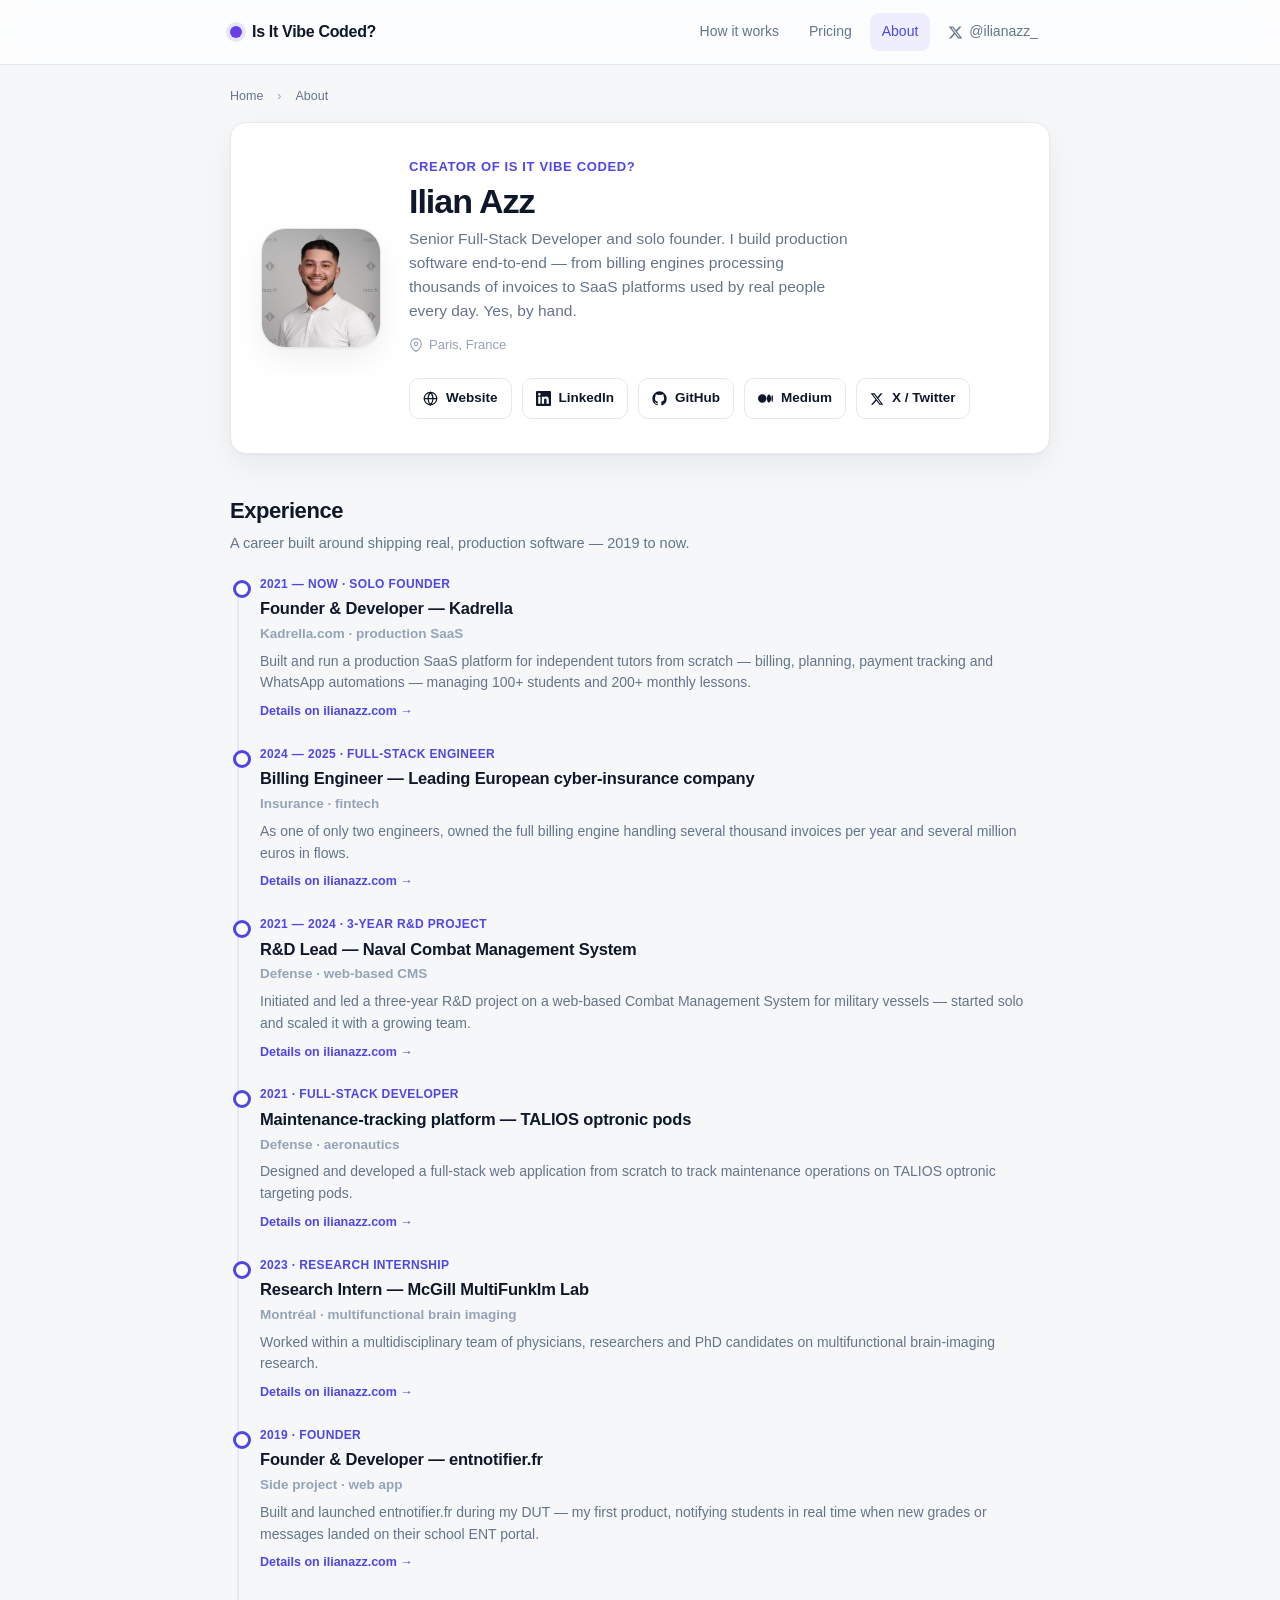
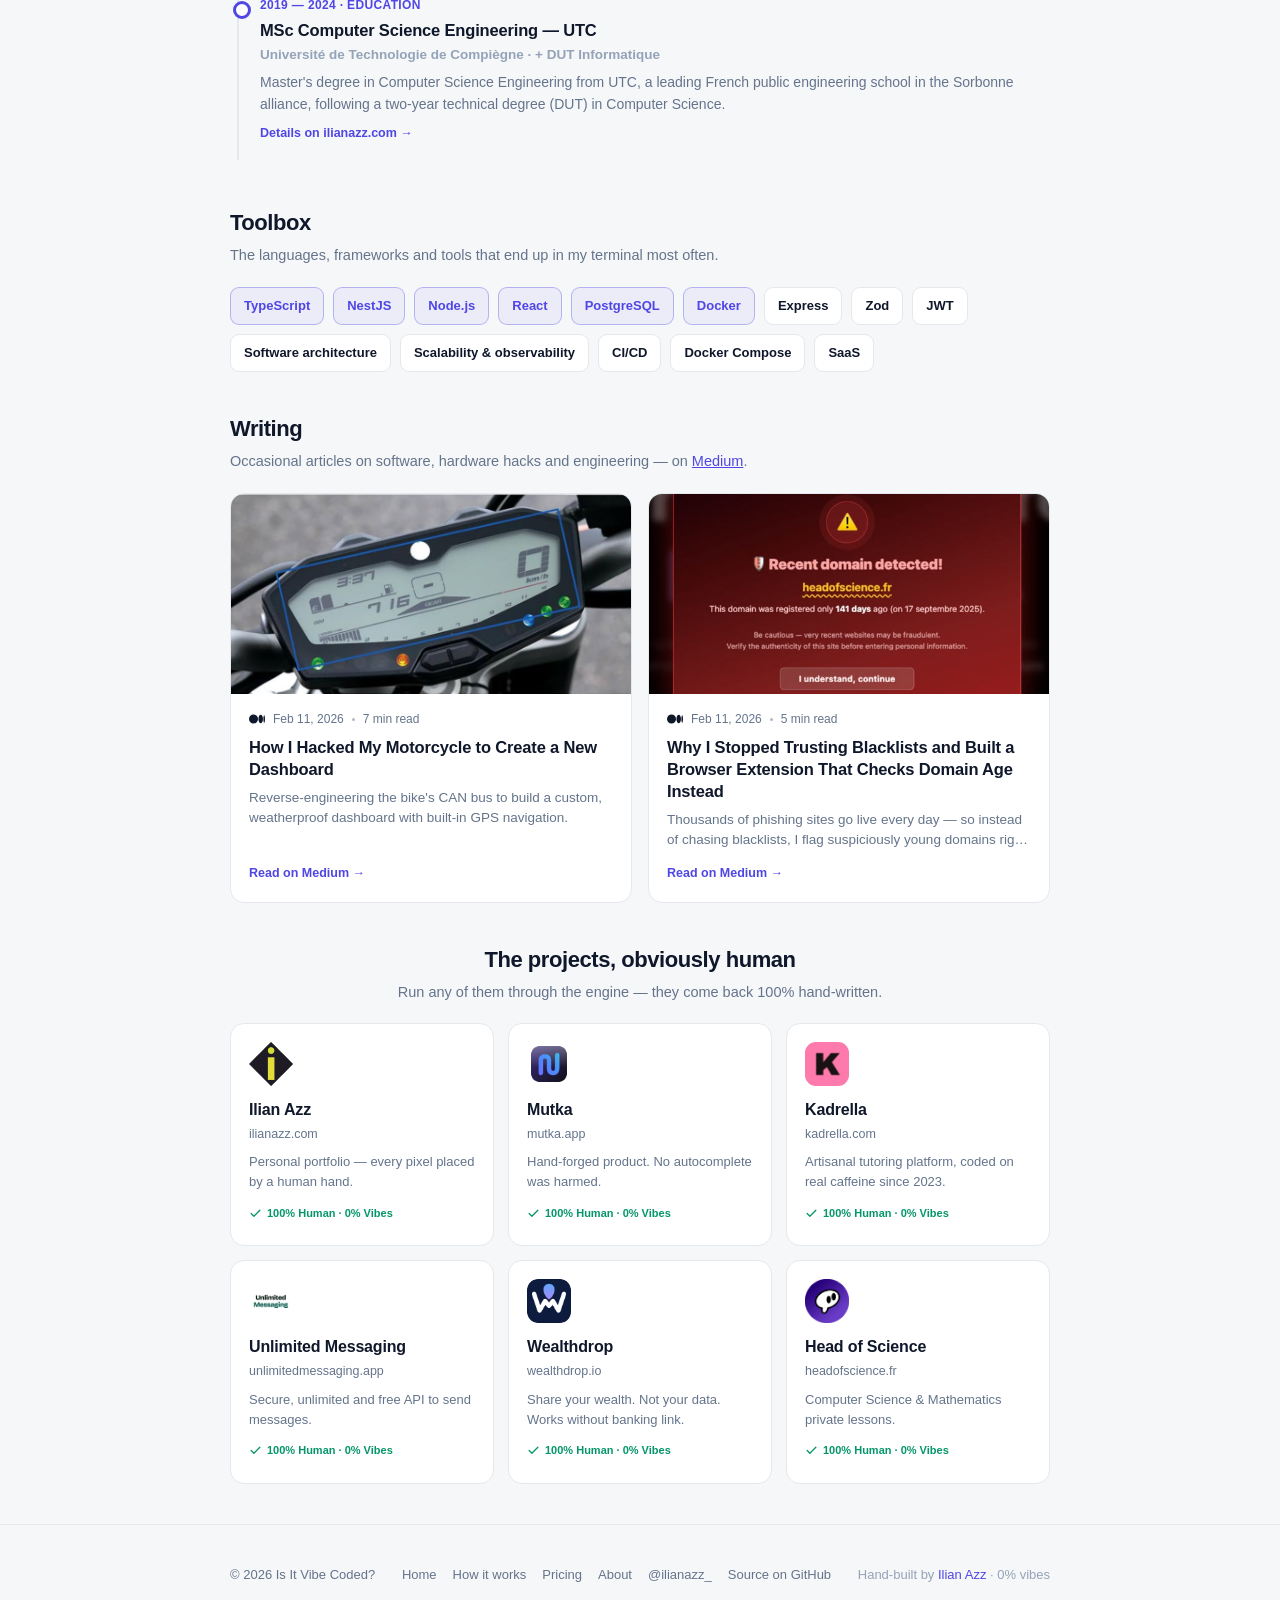
==== commit ca39016f: "Add kadrella reference" ====
--- a/about.html
+++ b/about.html
@@ -5,7 +5,7 @@
 <meta name="viewport" content="width=device-width, initial-scale=1.0">
 <title>About — Ilian Azz, Creator of Is It Vibe Coded?</title>
 <meta name="description" content="Ilian Azz — Senior Full-Stack Developer in Paris and creator of Is It Vibe Coded?. Solo founder, billing engineer and R&D lead. 100% human-written code.">
-<meta name="keywords" content="Ilian Azz, full-stack developer, Paris, Head of Science, Mutka, TypeScript, NestJS, React, PostgreSQL, software engineer, portfolio, creator of free AI code detection">
+<meta name="keywords" content="Ilian Azz, full-stack developer, Paris, Kadrella, Mutka, TypeScript, NestJS, React, PostgreSQL, software engineer, portfolio, creator of free AI code detection">
 <meta name="author" content="Ilian Azz">
 <meta name="publisher" content="Ilian Azz">
 <meta name="robots" content="index, follow, max-image-preview:large, max-snippet:-1, max-video-preview:-1">
@@ -23,7 +23,7 @@
 <meta property="og:locale" content="en_US">
 <meta property="og:site_name" content="Is It Vibe Coded?">
 <meta property="og:title" content="About — Ilian Azz, Creator of Is It Vibe Coded?">
-<meta property="og:description" content="Senior Full-Stack Developer in Paris. Solo founder of Head of Science, billing engineer, R&D lead. Creator of Is It Vibe Coded?.">
+<meta property="og:description" content="Senior Full-Stack Developer in Paris. Solo founder of Kadrella, billing engineer, R&D lead. Creator of Is It Vibe Coded?.">
 <meta property="og:url" content="https://isitvibecoded.iazz.fr/about">
 <meta property="og:image" content="https://isitvibecoded.iazz.fr/assets/og-about.png">
 <meta property="og:image:width" content="1200">
@@ -60,7 +60,7 @@
   "address":{"@type":"PostalAddress","addressLocality":"Paris","addressCountry":"FR"},
   "knowsAbout":["TypeScript","NestJS","Node.js","React","PostgreSQL","Docker","Software Architecture","SaaS"],
   "alumniOf":{"@type":"CollegeOrUniversity","name":"Université de Technologie de Compiègne (UTC)"},
-  "worksFor":{"@type":"Organization","name":"Head of Science","url":"https://headofscience.fr"},
+  "worksFor":{"@type":"Organization","name":"Kadrella","url":"https://kadrella.com"},
   "sameAs":[
     "https://ilianazz.com",
     "https://github.com/ilianAZZ",
@@ -85,7 +85,8 @@
 <script>
     !function(t,e){var o,n,p,r;e.__SV||(window.posthog=e,e._i=[],e.init=function(i,s,a){function g(t,e){var o=e.split(".");2==o.length&&(t=t[o[0]],e=o[1]),t[e]=function(){t.push([e].concat(Array.prototype.slice.call(arguments,0)))}}(p=t.createElement("script")).type="text/javascript",p.crossOrigin="anonymous",p.async=!0,p.src=s.api_host.replace(".i.posthog.com","-assets.i.posthog.com")+"/static/array.js",(r=t.getElementsByTagName("script")[0]).parentNode.insertBefore(p,r);var u=e;for(void 0!==a?u=e[a]=[]:a="posthog",u.people=u.people||[],u.toString=function(t){var e="posthog";return"posthog"!==a&&(e+="."+a),t||(e+=" (stub)"),e},u.people.toString=function(){return u.toString(1)+".people (stub)"},o="init capture register register_once register_for_session unregister unregister_for_session getFeatureFlag getFeatureFlagPayload isFeatureEnabled reloadFeatureFlags updateEarlyAccessFeatureEnrollment getEarlyAccessFeatures on onFeatureFlags onSurveysLoaded onSessionId getSurveys getActiveMatchingSurveys renderSurvey canRenderSurvey identify setPersonProperties group resetGroups setPersonPropertiesForFlags resetPersonPropertiesForFlags setGroupPropertiesForFlags resetGroupPropertiesForFlags reset get_distinct_id getGroups get_session_id get_session_replay_url alias set_config startSessionRecording stopSessionRecording sessionRecordingStarted captureException loadToolbar get_property getSessionProperty createPersonProfile opt_in_capturing opt_out_capturing has_opted_in_capturing has_opted_out_capturing clear_opt_in_out_capturing debug getPageViewId captureTraceFeedback captureTraceMetric".split(" "),n=0;n<o.length;n++)g(u,o[n]);e._i.push([i,s,a])},e.__SV=1)}(document,window.posthog||[]);
     posthog.init('phc_uTKkojgxUpvtw5RFWUwPJWPVJ4fZZpMFqSYfruotj7C5', {
-        api_host: 'https://eu.i.posthog.com',
+        api_host: 'https://hogpost.iazz.fr', // your managed reverse proxy domain
+        ui_host: 'https://eu.posthog.com', // necessary because you're using a proxy, this way links will point back to PostHog properly
         defaults: '2025-05-24',
         person_profiles: 'always',
         autocapture: true,
@@ -164,10 +165,10 @@
     <div class="timeline">
       <div class="tl">
         <div class="when">2021 — now · Solo founder</div>
-        <h3>Founder &amp; Developer — Head of Science</h3>
-        <div class="org">headofscience.fr · production SaaS</div>
+        <h3>Founder &amp; Developer — Kadrella</h3>
+        <div class="org">Kadrella.com · production SaaS</div>
         <p>Built and run a production SaaS platform for independent tutors from scratch — billing, planning, payment tracking and WhatsApp automations — managing 100+ students and 200+ monthly lessons.</p>
-        <a class="more" href="https://ilianazz.com/en/experiences/headofscience" target="_blank" rel="noopener">Details on ilianazz.com →</a>
+        <a class="more" href="https://ilianazz.com/en/experiences/kadrella" target="_blank" rel="noopener">Details on ilianazz.com →</a>
       </div>
       <div class="tl">
         <div class="when">2024 — 2025 · Full-Stack Engineer</div>
--- a/assets/css/styles.css
+++ b/assets/css/styles.css
@@ -148,7 +148,7 @@
 .app{display:block;text-decoration:none;color:inherit;background:var(--panel);border:1px solid var(--line);border-radius:14px;padding:18px;transition:transform .12s,box-shadow .12s,border-color .12s}
 .app:hover{transform:translateY(-2px);box-shadow:var(--shadow);border-color:#d7dbe0}
 .app .top{display:flex;align-items:center;justify-content:space-between;margin-bottom:12px}
-.app .av{width:44px;height:44px;border-radius:11px;object-fit:cover;background:#fff;border:1px solid var(--line)}
+.app .av{width:44px;height:44px;border-radius:11px;object-fit:cover;background:#fff;}
 .app h4{margin:0 0 2px;font-size:16px;letter-spacing:-.01em}
 .app .url{font-size:12.5px;color:var(--muted);word-break:break-all}
 .app .blurb{font-size:13px;color:var(--muted);margin-top:8px}
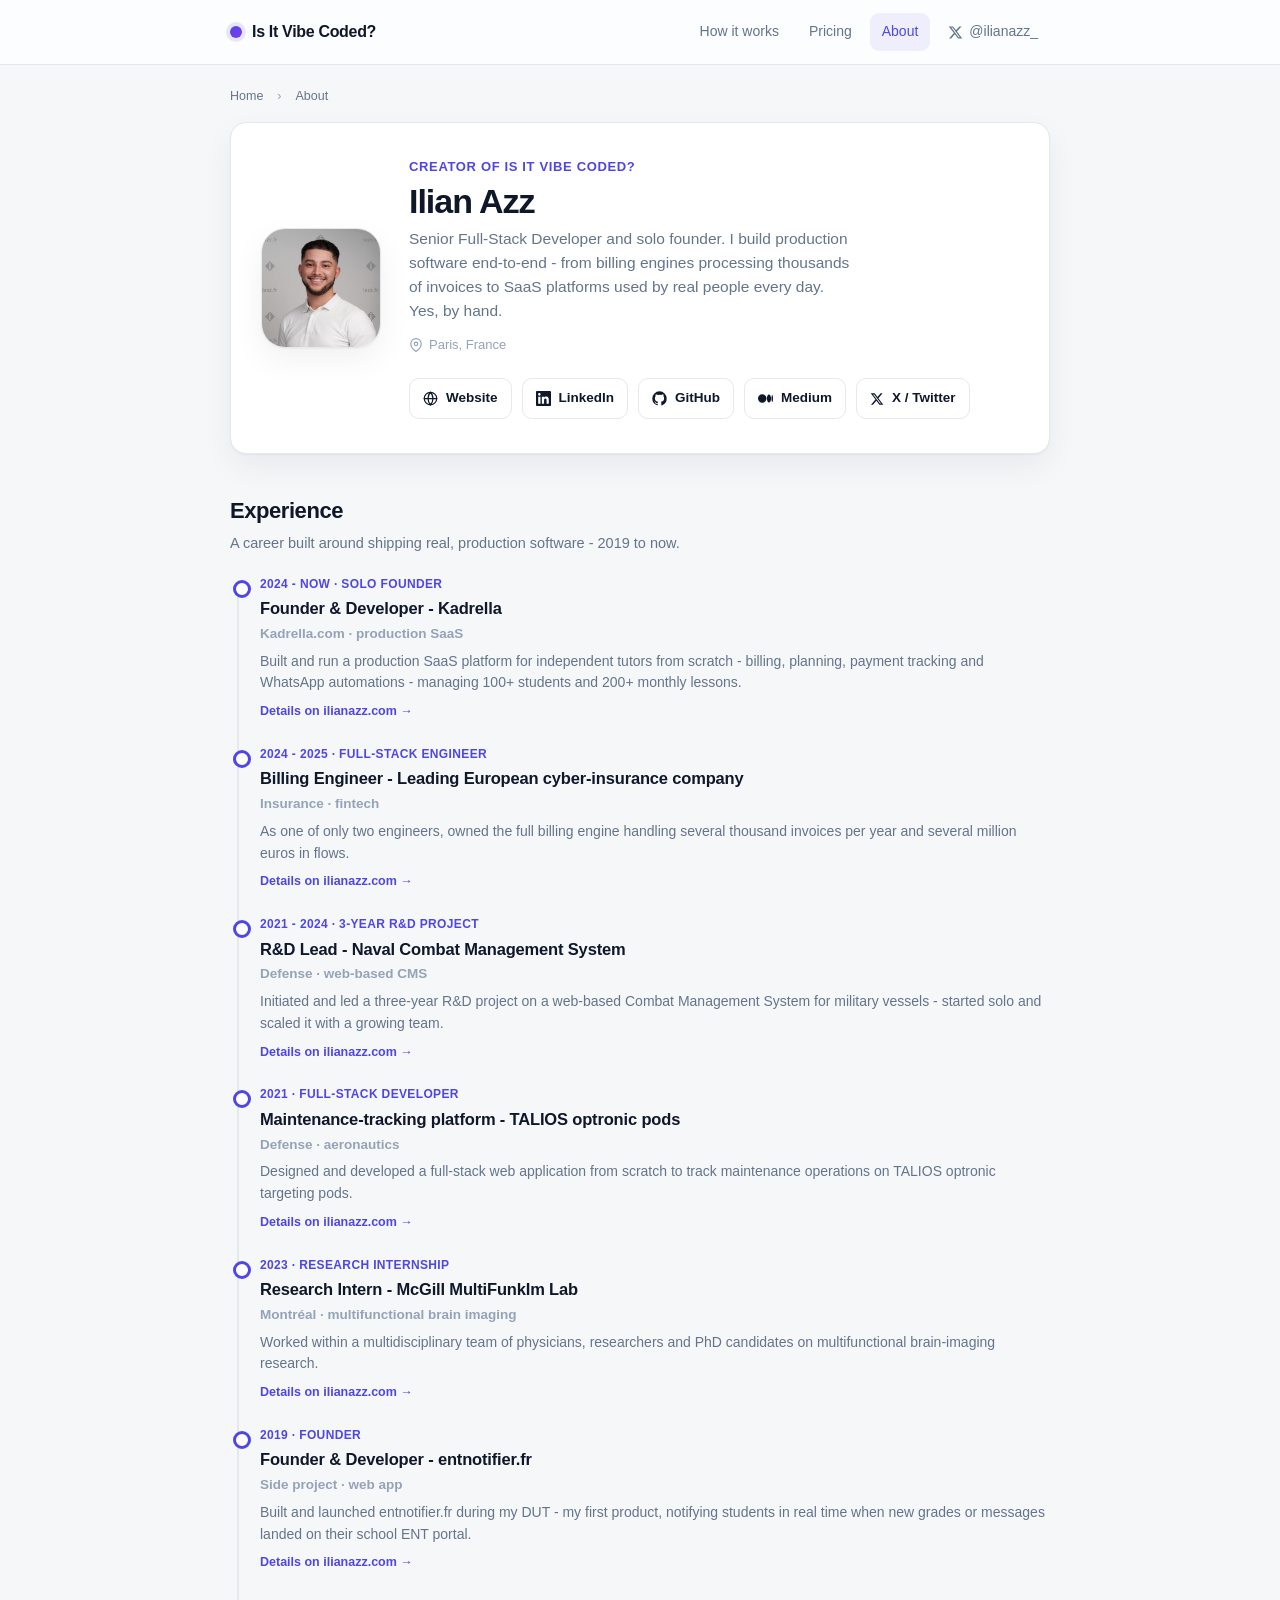
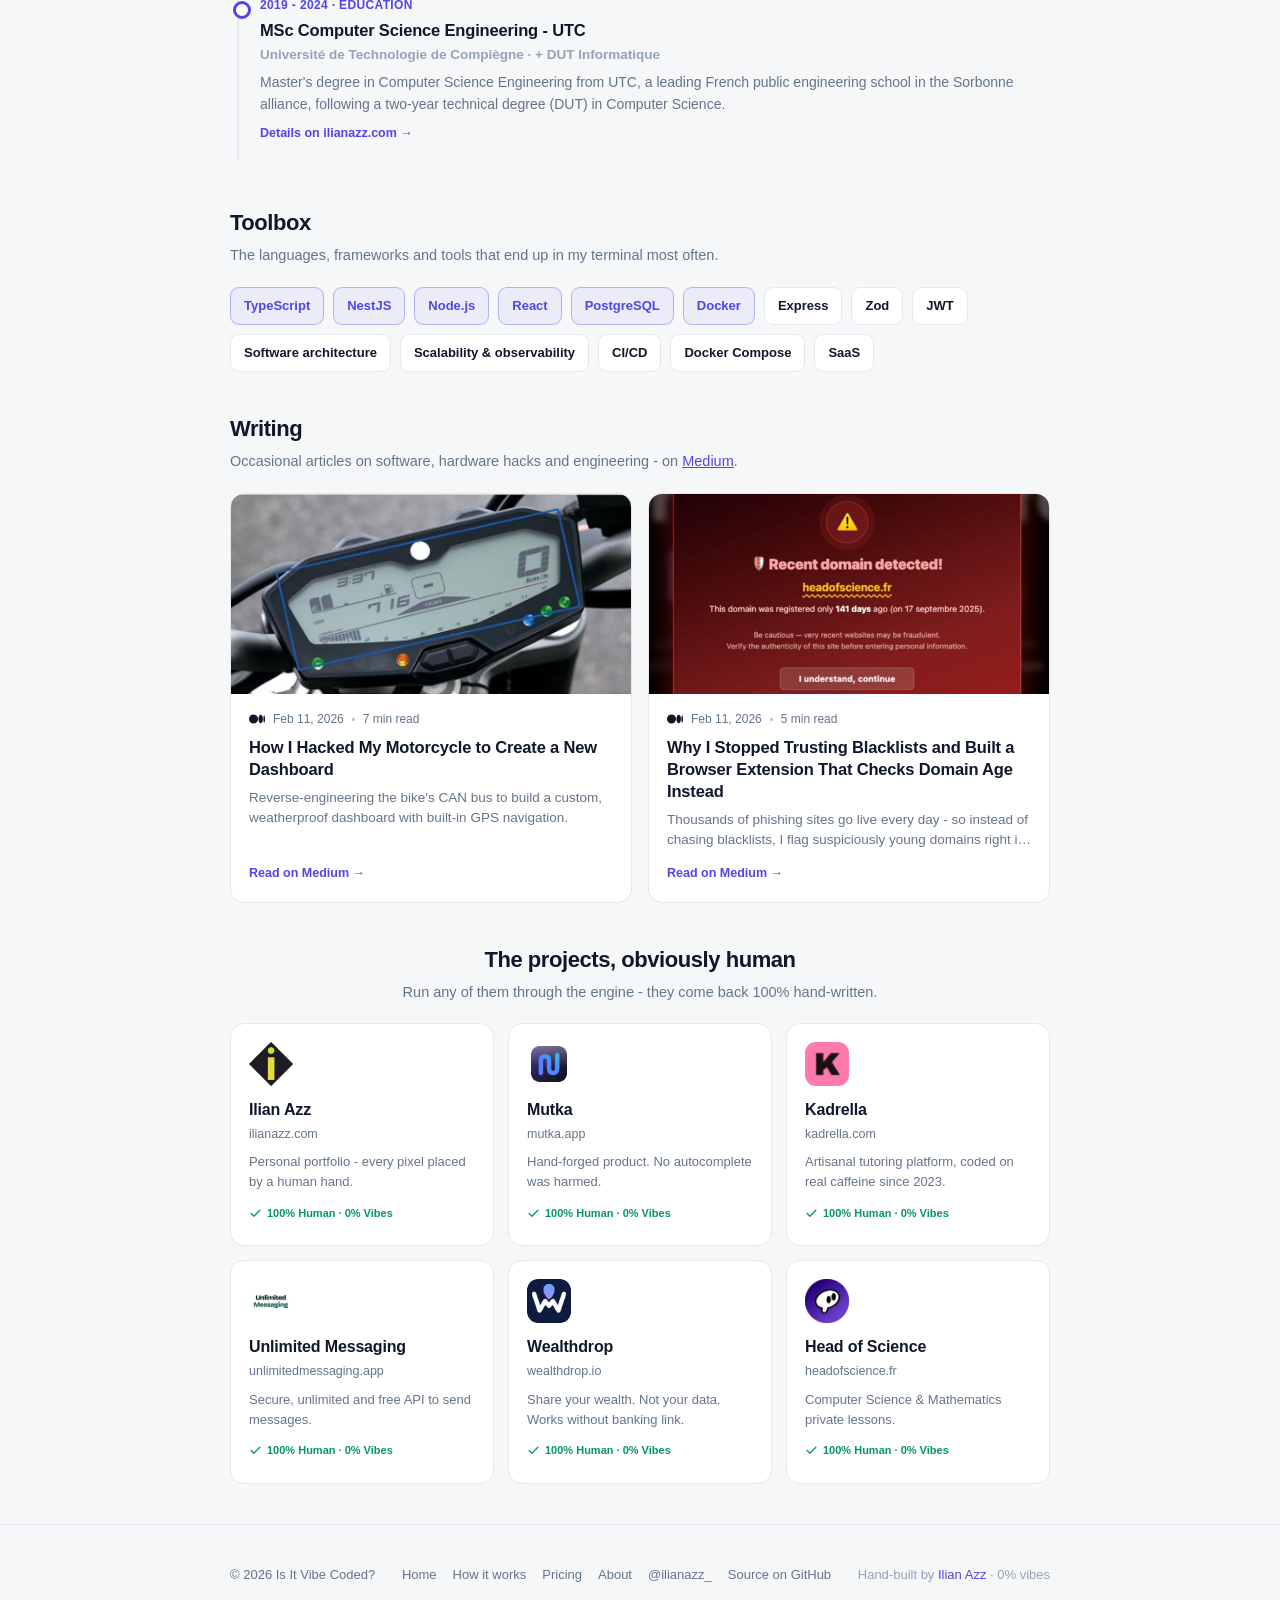
==== commit 297c83a8: "Remove the vibe, I don't feel in a vibe mood today" ====
--- a/about.html
+++ b/about.html
@@ -3,8 +3,8 @@
 <head>
 <meta charset="UTF-8">
 <meta name="viewport" content="width=device-width, initial-scale=1.0">
-<title>About — Ilian Azz, Creator of Is It Vibe Coded?</title>
-<meta name="description" content="Ilian Azz — Senior Full-Stack Developer in Paris and creator of Is It Vibe Coded?. Solo founder, billing engineer and R&D lead. 100% human-written code.">
+<title>About - Ilian Azz, Creator of Is It Vibe Coded?</title>
+<meta name="description" content="Ilian Azz - Senior Full-Stack Developer in Paris and creator of Is It Vibe Coded?. Solo founder, billing engineer and R&D lead. 100% human-written code.">
 <meta name="keywords" content="Ilian Azz, full-stack developer, Paris, Kadrella, Mutka, TypeScript, NestJS, React, PostgreSQL, software engineer, portfolio, creator of free AI code detection">
 <meta name="author" content="Ilian Azz">
 <meta name="publisher" content="Ilian Azz">
@@ -22,22 +22,22 @@
 <meta property="og:type" content="profile">
 <meta property="og:locale" content="en_US">
 <meta property="og:site_name" content="Is It Vibe Coded?">
-<meta property="og:title" content="About — Ilian Azz, Creator of Is It Vibe Coded?">
+<meta property="og:title" content="About - Ilian Azz, Creator of Is It Vibe Coded?">
 <meta property="og:description" content="Senior Full-Stack Developer in Paris. Solo founder of Kadrella, billing engineer, R&D lead. Creator of Is It Vibe Coded?.">
 <meta property="og:url" content="https://isitvibecoded.iazz.fr/about">
 <meta property="og:image" content="https://isitvibecoded.iazz.fr/assets/og-about.png">
 <meta property="og:image:width" content="1200">
 <meta property="og:image:height" content="630">
 <meta property="og:image:type" content="image/png">
-<meta property="og:image:alt" content="Ilian Azz — creator of Is It Vibe Coded?">
+<meta property="og:image:alt" content="Ilian Azz - creator of Is It Vibe Coded?">
 <meta property="profile:first_name" content="Ilian">
 <meta property="profile:last_name" content="Azz">
 <meta property="profile:username" content="ilianazz_">
 <meta name="twitter:card" content="summary_large_image">
-<meta name="twitter:title" content="About — Ilian Azz, Creator of Is It Vibe Coded?">
+<meta name="twitter:title" content="About - Ilian Azz, Creator of Is It Vibe Coded?">
 <meta name="twitter:description" content="Senior Full-Stack Developer in Paris. Creator of Is It Vibe Coded?.">
 <meta name="twitter:image" content="https://isitvibecoded.iazz.fr/assets/og-about.png">
-<meta name="twitter:image:alt" content="Ilian Azz — creator of Is It Vibe Coded?">
+<meta name="twitter:image:alt" content="Ilian Azz - creator of Is It Vibe Coded?">
 <meta name="twitter:creator" content="@ilianazz_">
 <meta name="twitter:site" content="@ilianazz_">
 
@@ -128,7 +128,7 @@
     <div class="pi">
       <div class="role">Creator of Is It Vibe Coded?</div>
       <h1>Ilian Azz</h1>
-      <p>Senior Full-Stack Developer and solo founder. I build production software end-to-end — from billing engines processing thousands of invoices to SaaS platforms used by real people every day. Yes, by hand.</p>
+      <p>Senior Full-Stack Developer and solo founder. I build production software end-to-end - from billing engines processing thousands of invoices to SaaS platforms used by real people every day. Yes, by hand.</p>
       <div class="loc">
         <svg width="14" height="14" viewBox="0 0 24 24" fill="none" stroke="currentColor" stroke-width="2" stroke-linecap="round" stroke-linejoin="round"><path d="M21 10c0 7-9 13-9 13s-9-6-9-13a9 9 0 0 1 18 0z"/><circle cx="12" cy="10" r="3"/></svg>
         Paris, France
@@ -161,53 +161,53 @@
   <!-- Experience -->
   <section class="about-sec">
     <h2>Experience</h2>
-    <p class="sublead">A career built around shipping real, production software — 2019 to now.</p>
+    <p class="sublead">A career built around shipping real, production software - 2019 to now.</p>
     <div class="timeline">
       <div class="tl">
-        <div class="when">2021 — now · Solo founder</div>
-        <h3>Founder &amp; Developer — Kadrella</h3>
+        <div class="when">2024 - now · Solo founder</div>
+        <h3>Founder &amp; Developer - Kadrella</h3>
         <div class="org">Kadrella.com · production SaaS</div>
-        <p>Built and run a production SaaS platform for independent tutors from scratch — billing, planning, payment tracking and WhatsApp automations — managing 100+ students and 200+ monthly lessons.</p>
+        <p>Built and run a production SaaS platform for independent tutors from scratch - billing, planning, payment tracking and WhatsApp automations - managing 100+ students and 200+ monthly lessons.</p>
         <a class="more" href="https://ilianazz.com/en/experiences/kadrella" target="_blank" rel="noopener">Details on ilianazz.com →</a>
       </div>
       <div class="tl">
-        <div class="when">2024 — 2025 · Full-Stack Engineer</div>
-        <h3>Billing Engineer — Leading European cyber-insurance company</h3>
+        <div class="when">2024 - 2025 · Full-Stack Engineer</div>
+        <h3>Billing Engineer - Leading European cyber-insurance company</h3>
         <div class="org">Insurance · fintech</div>
         <p>As one of only two engineers, owned the full billing engine handling several thousand invoices per year and several million euros in flows.</p>
         <a class="more" href="https://ilianazz.com/en/experiences/stoik" target="_blank" rel="noopener">Details on ilianazz.com →</a>
       </div>
       <div class="tl">
-        <div class="when">2021 — 2024 · 3-year R&amp;D project</div>
-        <h3>R&amp;D Lead — Naval Combat Management System</h3>
+        <div class="when">2021 - 2024 · 3-year R&amp;D project</div>
+        <h3>R&amp;D Lead - Naval Combat Management System</h3>
         <div class="org">Defense · web-based CMS</div>
-        <p>Initiated and led a three-year R&amp;D project on a web-based Combat Management System for military vessels — started solo and scaled it with a growing team.</p>
+        <p>Initiated and led a three-year R&amp;D project on a web-based Combat Management System for military vessels - started solo and scaled it with a growing team.</p>
         <a class="more" href="https://ilianazz.com/en/experiences/naval-group" target="_blank" rel="noopener">Details on ilianazz.com →</a>
       </div>
       <div class="tl">
         <div class="when">2021 · Full-Stack Developer</div>
-        <h3>Maintenance-tracking platform — TALIOS optronic pods</h3>
+        <h3>Maintenance-tracking platform - TALIOS optronic pods</h3>
         <div class="org">Defense · aeronautics</div>
         <p>Designed and developed a full-stack web application from scratch to track maintenance operations on TALIOS optronic targeting pods.</p>
         <a class="more" href="https://ilianazz.com/en/experiences/thales" target="_blank" rel="noopener">Details on ilianazz.com →</a>
       </div>
       <div class="tl">
         <div class="when">2023 · Research internship</div>
-        <h3>Research Intern — McGill MultiFunkIm Lab</h3>
+        <h3>Research Intern - McGill MultiFunkIm Lab</h3>
         <div class="org">Montréal · multifunctional brain imaging</div>
         <p>Worked within a multidisciplinary team of physicians, researchers and PhD candidates on multifunctional brain-imaging research.</p>
         <a class="more" href="https://ilianazz.com/en/experiences/mcgill" target="_blank" rel="noopener">Details on ilianazz.com →</a>
       </div>
       <div class="tl">
         <div class="when">2019 · Founder</div>
-        <h3>Founder &amp; Developer — entnotifier.fr</h3>
+        <h3>Founder &amp; Developer - entnotifier.fr</h3>
         <div class="org">Side project · web app</div>
-        <p>Built and launched entnotifier.fr during my DUT — my first product, notifying students in real time when new grades or messages landed on their school ENT portal.</p>
+        <p>Built and launched entnotifier.fr during my DUT - my first product, notifying students in real time when new grades or messages landed on their school ENT portal.</p>
         <a class="more" href="https://ilianazz.com/en/projects/entnotifier" target="_blank" rel="noopener">Details on ilianazz.com →</a>
       </div>
       <div class="tl">
-        <div class="when">2019 — 2024 · Education</div>
-        <h3>MSc Computer Science Engineering — UTC</h3>
+        <div class="when">2019 - 2024 · Education</div>
+        <h3>MSc Computer Science Engineering - UTC</h3>
         <div class="org">Université de Technologie de Compiègne · + DUT Informatique</div>
         <p>Master's degree in Computer Science Engineering from UTC, a leading French public engineering school in the Sorbonne alliance, following a two-year technical degree (DUT) in Computer Science.</p>
         <a class="more" href="https://ilianazz.com/en/experiences/utc" target="_blank" rel="noopener">Details on ilianazz.com →</a>
@@ -240,7 +240,7 @@
   <!-- Writing -->
   <section class="about-sec">
     <h2>Writing</h2>
-    <p class="sublead">Occasional articles on software, hardware hacks and engineering — on <a href="https://medium.com/@ilianazz" target="_blank" rel="noopener" style="color:var(--brand)">Medium</a>.</p>
+    <p class="sublead">Occasional articles on software, hardware hacks and engineering - on <a href="https://medium.com/@ilianazz" target="_blank" rel="noopener" style="color:var(--brand)">Medium</a>.</p>
     <div class="posts">
       <a class="post" href="https://ilianazz.medium.com/how-i-hacked-my-motorcycle-to-create-a-new-dashboard-181b18315bd0" target="_blank" rel="noopener">
         <div class="cover">
@@ -270,7 +270,7 @@
             <span>5 min read</span>
           </div>
           <h3>Why I Stopped Trusting Blacklists and Built a Browser Extension That Checks Domain Age Instead</h3>
-          <p class="excerpt">Thousands of phishing sites go live every day — so instead of chasing blacklists, I flag suspiciously young domains right in the browser.</p>
+          <p class="excerpt">Thousands of phishing sites go live every day - so instead of chasing blacklists, I flag suspiciously young domains right in the browser.</p>
           <div class="read">Read on Medium →</div>
         </div>
       </a>
@@ -280,7 +280,7 @@
   <!-- CTA -->
   <section class="about-sec" style="text-align:center">
     <h2>The projects, obviously human</h2>
-    <p class="sublead">Run any of them through the engine — they come back 100% hand-written.</p>
+    <p class="sublead">Run any of them through the engine - they come back 100% hand-written.</p>
     <div class="grid" id="bestGrid" style="text-align:left"></div>
   </section>
 
--- a/assets/css/styles.css
+++ b/assets/css/styles.css
@@ -118,7 +118,7 @@
 .section-h{font-size:12px;font-weight:700;letter-spacing:.08em;text-transform:uppercase;color:var(--muted);padding:16px 24px 4px;border-top:1px solid var(--line);display:flex;justify-content:space-between;align-items:center}
 .section-h .count{color:var(--faint);font-weight:600}
 
-/* findings — compact, grouped */
+/* findings - compact, grouped */
 .fgroup{padding:6px 24px 4px}
 .fgroup .cat{display:flex;align-items:center;gap:8px;font-size:12px;font-weight:700;color:var(--ink);margin:14px 0 6px}
 .fgroup .cat .cdot{width:7px;height:7px;border-radius:50%;flex:none}
